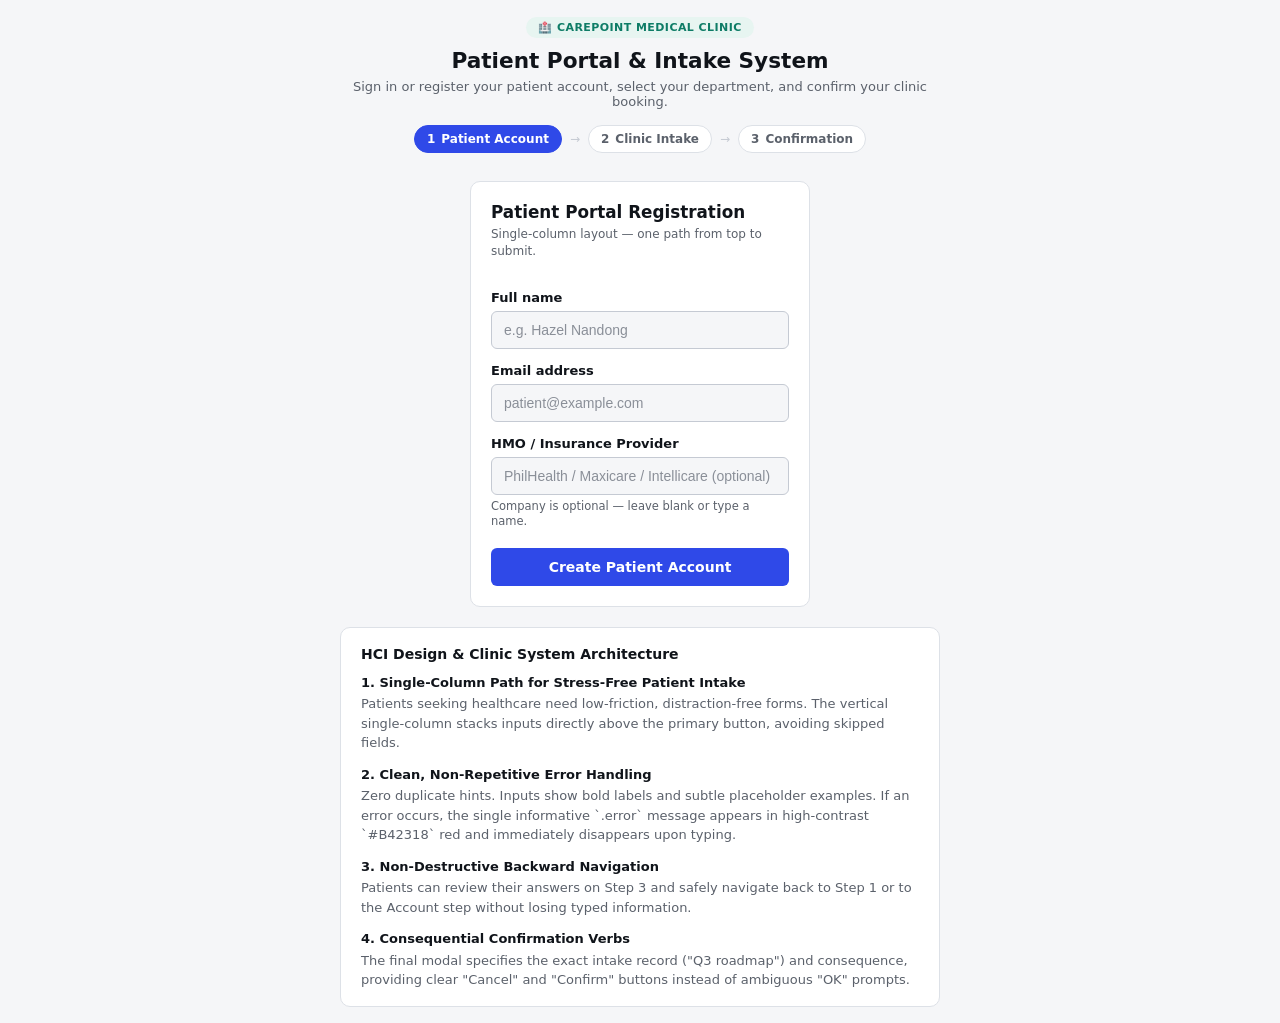
==== index.html @ 9343ff37 "Replace template placeholders with realistic clinic appointment intake data" ====
<!DOCTYPE html>
<html lang="en">
<head>
  <meta charset="UTF-8">
  <meta name="viewport" content="width=device-width, initial-scale=1.0">
  <title>CarePoint Clinic — Patient Portal & Consultation Booking</title>
  <link rel="stylesheet" href="styles.css">
</head>
<body>

  <!-- Clinic Header & Flow Tracker -->
  <header class="flow-header">
    <div style="display: inline-flex; align-items: center; gap: 8px; background: #E7F5F1; color: #0E7C66; padding: 4px 12px; border-radius: 16px; font-size: 11px; font-weight: 700; text-transform: uppercase; margin-bottom: 10px; letter-spacing: 0.04em;">
      <span>🏥 CarePoint Medical Clinic</span>
    </div>
    <h1>Patient Portal & Intake System</h1>
    <p>Sign in or register your patient account, select your department, and confirm your clinic booking.</p>

    <!-- Visual Breadcrumb / Flow Tracker -->
    <nav class="flow-tracker" aria-label="Patient Onboarding Progress">
      <div class="tracker-node active" id="node-1">
        <span>1</span> Patient Account
      </div>
      <span class="tracker-arrow">→</span>
      <div class="tracker-node" id="node-2">
        <span>2</span> Clinic Intake
      </div>
      <span class="tracker-arrow">→</span>
      <div class="tracker-node" id="node-3">
        <span>3</span> Confirmation
      </div>
    </nav>
  </header>

  <!-- Connected Stages Container -->
  <main class="flow-stage-container">

    <!-- ====================================================================
         PHASE 1: AUTH FORM (PATIENT ACCOUNT)
         ==================================================================== -->
    <section class="flow-stage active" id="stage-auth" aria-labelledby="auth-title">
      <form class="auth-form" id="auth-form" novalidate>
        <header>
          <h1 id="auth-title">Patient Portal Registration</h1>
          <p class="lede">Single-column layout — one path from top to submit.</p>
        </header>

        <!-- Simulated Server Error Alert -->
        <div class="form-alert-error" id="auth-server-error" role="alert" aria-live="polite">
          Server Error: A patient record with this email already exists. Please use another email or sign in.
        </div>

        <!-- Full Name -->
        <div class="field" id="field-auth-fullname">
          <label for="auth-fullname">Full name</label>
          <input 
            type="text" 
            id="auth-fullname" 
            name="fullname" 
            placeholder="e.g. Hazel Nandong"
            autocomplete="name"
            aria-describedby="auth-fullname-error"
          >
          <span class="error" id="auth-fullname-error">Enter your full name.</span>
        </div>

        <!-- Work Email / Patient Email -->
        <div class="field" id="field-auth-email">
          <label for="auth-email">Email address</label>
          <input 
            type="email" 
            id="auth-email" 
            name="email" 
            placeholder="patient@example.com"
            autocomplete="email"
            aria-describedby="auth-email-error"
          >
          <span class="error" id="auth-email-error">Enter a valid email address.</span>
        </div>

        <!-- Company / Insurance HMO (Optional) -->
        <div class="field" id="field-auth-company">
          <label for="auth-company">HMO / Insurance Provider</label>
          <input 
            type="text" 
            id="auth-company" 
            name="company" 
            placeholder="PhilHealth / Maxicare / Intellicare (optional)"
            autocomplete="organization"
            aria-describedby="auth-company-helper"
          >
          <span class="field-helper" id="auth-company-helper">Company is optional — leave blank or type a name.</span>
        </div>

        <!-- Submit Button -->
        <button type="submit" id="btn-create-account">Create Patient Account</button>

        <!-- Success Notification -->
        <div class="ok" id="auth-ok" role="status" aria-live="polite">
          Account details look good — ready to continue.
        </div>

        <!-- Next Phase Advance Button -->
        <button type="button" class="proceed-btn" id="btn-proceed-stepper">
          Proceed to Appointment Booking →
        </button>
      </form>
    </section>


    <!-- ====================================================================
         PHASE 2: STEPPER (CLINIC APPOINTMENT INTAKE)
         ==================================================================== -->
    <section class="flow-stage" id="stage-stepper" aria-labelledby="stepper-title">
      <div class="card stepper-card" id="stepper-card">
        <header>
          <h1 id="stepper-title">Book Clinic Appointment</h1>
          
          <!-- Progress Bar with 3 segments -->
          <div class="progress" aria-hidden="true">
            <span class="on" id="bar-1"></span>
            <span id="bar-2"></span>
            <span id="bar-3"></span>
          </div>

          <!-- Step Label -->
          <div class="step-label" id="stepper-step-label" aria-live="polite">Step 1 of 3 · Patient Information</div>
        </header>

        <!-- Server error banner in stepper -->
        <div class="form-alert-error" id="stepper-server-error" role="alert" aria-live="polite" style="margin-bottom: 12px;">
          Error: Unable to verify clinic schedule. Please try again.
        </div>

        <!-- Step 1: Account (Pre-filled from Auth Form) -->
        <div class="panel active" id="stepper-panel-1">
          <div class="stepper-fields">
            <div class="field" id="field-step-name">
              <label for="step-name">Full name</label>
              <input 
                type="text" 
                id="step-name" 
                placeholder="Hazel Nandong"
                aria-describedby="step-name-error"
              >
              <span class="error" id="step-name-error">Enter your full name.</span>
            </div>

            <div class="field" id="field-step-email">
              <label for="step-email">Email address</label>
              <input 
                type="email" 
                id="step-email" 
                placeholder="patient@example.com"
                aria-describedby="step-email-error"
              >
              <span class="error" id="step-email-error">Enter a valid email address.</span>
            </div>
          </div>

          <div class="actions">
            <button type="button" class="back" id="btn-stepper-back-to-auth">Back to Account</button>
            <button type="button" class="next" id="btn-step-1-next">Next</button>
          </div>
        </div>

        <!-- Step 2: Clinic Department & Consultation Reason -->
        <div class="panel" id="stepper-panel-2">
          <div class="stepper-fields">
            <div class="field" id="field-step-team">
              <label for="step-team">Clinic department</label>
              <input 
                type="text" 
                id="step-team" 
                placeholder="e.g. General Medicine / Pediatrics / Cardiology"
                aria-describedby="step-team-error"
              >
              <span class="error" id="step-team-error">Enter a team name (2+ characters).</span>
            </div>

            <div class="field" id="field-step-role">
              <label for="step-role">Reason for consultation</label>
              <input 
                type="text" 
                id="step-role" 
                placeholder="e.g. Routine Health Checkup / Consultation"
                aria-describedby="step-role-error"
              >
              <span class="error" id="step-role-error">Add a short role title.</span>
            </div>
          </div>

          <div class="actions">
            <button type="button" class="back" id="btn-step-2-back">Back</button>
            <button type="button" class="next" id="btn-step-2-next">Next</button>
          </div>
        </div>

        <!-- Step 3: Review & Submit -->
        <div class="panel" id="stepper-panel-3">
          <p class="lede" style="margin-bottom: 8px;">Review your answers, then submit.</p>
          
          <div class="review-summary">
            <div class="review-row">
              <span class="k">Patient:</span>
              <span class="v" id="rev-name">—</span>
            </div>
            <div class="review-row">
              <span class="k">Email:</span>
              <span class="v" id="rev-email">—</span>
            </div>
            <div class="review-row">
              <span class="k">HMO / Insurance:</span>
              <span class="v" id="rev-company">—</span>
            </div>
            <div class="review-row">
              <span class="k">Department:</span>
              <span class="v" id="rev-team">—</span>
            </div>
            <div class="review-row">
              <span class="k">Consultation:</span>
              <span class="v" id="rev-role">—</span>
            </div>
          </div>

          <div class="actions">
            <button type="button" class="back" id="btn-step-3-back">Back</button>
            <button type="button" class="submit" id="btn-step-3-submit">Confirm & Book</button>
          </div>
        </div>

        <!-- Final Feedback inside Stepper -->
        <div class="ok" id="stepper-ok" role="status" aria-live="polite">
          Workspace created — you could always go back before submit.
        </div>
      </div>
    </section>

    <!-- ====================================================================
         PHASE 3: CONFIRMATION DIALOG (MODAL)
         ==================================================================== -->
    <div class="backdrop" id="confirm-backdrop" role="dialog" aria-modal="true" aria-labelledby="dialog-title" aria-describedby="dialog-desc">
      <div class="dialog" style="width: min(340px, 100%);">
        <h2 id="dialog-title">Confirm Appointment Booking?</h2>
        <div id="dialog-desc" style="color: #5B616B; font-size: 0.82rem; line-height: 1.5; margin: 0 0 16px;">
          <div style="background: #F5F6F8; border: 1px solid #DDE1E7; border-radius: 6px; padding: 10px; margin-bottom: 12px; color: #10141A;">
            <div><strong>Patient:</strong> <span id="dialog-patient">—</span></div>
            <div><strong>Department:</strong> <span id="dialog-dept">—</span></div>
            <div><strong>Consultation:</strong> <span id="dialog-reason">—</span></div>
          </div>
          This permanently confirms your clinic appointment slot and creates your intake file. This cannot be undone without contacting clinic reception.
        </div>

        <!-- Error feedback within dialog if simulated failure occurs -->
        <div class="error" id="dialog-error-msg" style="margin-bottom: 12px; display: none;">
          Action failed: Clinic schedule conflict detected. Please choose another slot.
        </div>

        <div class="dialog-actions">
          <button type="button" class="btn btn-cancel" id="dialog-cancel">Cancel</button>
          <button type="button" class="btn btn-confirm" id="dialog-confirm">Confirm Booking</button>
        </div>
      </div>
    </div>

    <!-- Final Completion Card (After Confirmation) -->
    <section class="final-success-card" id="final-card" aria-live="polite">
      <div class="final-icon">✓</div>
      <h2>Appointment Confirmed!</h2>
      <p style="color: #0E7C66; font-weight: 600; font-size: 13px;">Your clinic consultation slot is officially scheduled.</p>
      
      <div style="background: #F5F6F8; border: 1px dashed #C5CAD3; border-radius: 8px; padding: 14px; text-align: left; margin: 4px 0 10px 0;">
        <div style="display: flex; justify-content: space-between; align-items: center; border-bottom: 1px solid #DDE1E7; padding-bottom: 8px; margin-bottom: 8px;">
          <span style="font-size: 11px; font-weight: 700; color: #5B616B; text-transform: uppercase;">Appointment Slip</span>
          <span style="font-size: 12px; font-weight: 700; color: #2F49E8;">#MED-2026-894</span>
        </div>
        <div class="review-row"><span class="k">Patient:</span> <span class="v" id="final-account">—</span></div>
        <div class="review-row"><span class="k">Department:</span> <span class="v" id="final-team">—</span></div>
        <div class="review-row"><span class="k">Consultation:</span> <span class="v" id="final-consultation">—</span></div>
        <div class="review-row"><span class="k">Status:</span> <span class="v" style="color: #0E7C66;">Confirmed & Active</span></div>
        <div style="margin-top: 10px; padding-top: 8px; border-top: 1px solid #DDE1E7; font-size: 11px; color: #5B616B;">
          📍 Please arrive 15 minutes before your schedule at 2nd Floor, CarePoint Health Center. Bring your valid ID and HMO card.
        </div>
      </div>

      <button type="button" class="btn btn-primary" id="btn-restart-flow">Book Another Appointment</button>
    </section>

  </main>

  <!-- HCI Guidelines & Best Practices Reference -->
  <aside class="hci-notes">
    <h3>HCI Design & Clinic System Architecture</h3>
    <div class="hci-grid">
      <div class="hci-item">
        <strong>1. Single-Column Path for Stress-Free Patient Intake</strong>
        Patients seeking healthcare need low-friction, distraction-free forms. The vertical single-column stacks inputs directly above the primary button, avoiding skipped fields.
      </div>
      <div class="hci-item">
        <strong>2. Clean, Non-Repetitive Error Handling</strong>
        Zero duplicate hints. Inputs show bold labels and subtle placeholder examples. If an error occurs, the single informative `.error` message appears in high-contrast `#B42318` red and immediately disappears upon typing.
      </div>
      <div class="hci-item">
        <strong>3. Non-Destructive Backward Navigation</strong>
        Patients can review their answers on Step 3 and safely navigate back to Step 1 or to the Account step without losing typed information.
      </div>
      <div class="hci-item">
        <strong>4. Consequential Confirmation Verbs</strong>
        The final modal specifies the exact intake record ("Q3 roadmap") and consequence, providing clear "Cancel" and "Confirm" buttons instead of ambiguous "OK" prompts.
      </div>
    </div>
  </aside>

  <script src="app.js"></script>
</body>
</html>
---- styles.css ----
/* ==========================================================================
   Design System & Shared Styles
   Following HCI Guidelines: Single-column forms, explicit labels, clear feedback
   ========================================================================== */

*, *::before, *::after {
  box-sizing: border-box;
}

:root {
  --bg-page: #F5F6F8;
  --text-primary: #10141A;
  --text-muted: #5B616B;
  --text-dim: #8A8F98;
  --border-card: #DDE1E7;
  --border-input: #C5CAD3;
  --primary: #2F49E8;
  --primary-hover: #243bbd;
  --error: #B42318;
  --error-bg: #FDF2F2;
  --success-bg: #E7F5F1;
  --success-text: #0E7C66;
  --danger: #C62828;
  --danger-hover: #A31F1F;
}

body {
  background: var(--bg-page);
  color: var(--text-primary);
  font-family: system-ui, -apple-system, BlinkMacSystemFont, "Segoe UI", Roboto, Oxygen, Ubuntu, Cantarell, "Open Sans", "Helvetica Neue", sans-serif;
  padding: 16px;
  margin: 0;
  min-height: 100vh;
  display: grid;
  align-content: start;
  justify-items: center;
  gap: 20px;
}

/* Header & Flow Tracker */
.flow-header {
  width: 100%;
  max-width: 600px;
  text-align: center;
}

.flow-header h1 {
  font-size: 1.35rem;
  margin: 0 0 6px 0;
  color: var(--text-primary);
  font-weight: 700;
}

.flow-header p {
  color: var(--text-muted);
  font-size: 13px;
  margin: 0 0 16px 0;
}

/* Flow Stage Indicator (1 -> 2 -> 3) */
.flow-tracker {
  display: flex;
  align-items: center;
  justify-content: center;
  gap: 8px;
  margin-bottom: 8px;
}

.tracker-node {
  display: flex;
  align-items: center;
  gap: 6px;
  padding: 6px 12px;
  border-radius: 20px;
  font-size: 12px;
  font-weight: 600;
  color: var(--text-muted);
  background: #fff;
  border: 1px solid var(--border-card);
  transition: all 0.2s ease;
}

.tracker-node.active {
  background: var(--primary);
  color: #fff;
  border-color: var(--primary);
}

.tracker-node.done {
  background: var(--success-bg);
  color: var(--success-text);
  border-color: rgba(14, 124, 102, 0.3);
}

.tracker-arrow {
  color: var(--border-input);
  font-size: 12px;
}

/* Testing & HCI Utility Toolbar */
.test-toolbar {
  width: 100%;
  max-width: 600px;
  background: #fff;
  border: 1px solid var(--border-card);
  border-radius: 8px;
  padding: 10px 14px;
  display: flex;
  flex-wrap: wrap;
  align-items: center;
  justify-content: space-between;
  gap: 10px;
  font-size: 12px;
}

.test-toolbar-group {
  display: flex;
  align-items: center;
  gap: 8px;
  flex-wrap: wrap;
}

.test-btn {
  background: #F5F6F8;
  border: 1px solid var(--border-input);
  color: var(--text-primary);
  padding: 5px 10px;
  border-radius: 4px;
  font-size: 11.5px;
  font-weight: 600;
  cursor: pointer;
  transition: background 0.15s;
}

.test-btn:hover {
  background: #E5E9F0;
}

.sim-error-label {
  display: flex;
  align-items: center;
  gap: 6px;
  font-size: 11.5px;
  color: var(--text-muted);
  cursor: pointer;
  user-select: none;
}

.sim-error-label input[type="checkbox"] {
  width: auto;
  margin: 0;
  cursor: pointer;
}

/* Active Stage Display Container */
.flow-stage-container {
  width: 100%;
  max-width: 380px;
  display: flex;
  flex-direction: column;
  align-items: center;
}

.flow-stage {
  display: none;
  width: 100%;
  animation: fadeIn 0.2s ease;
}

.flow-stage.active {
  display: flex;
  flex-direction: column;
  align-items: center;
}

@keyframes fadeIn {
  from { opacity: 0; transform: translateY(4px); }
  to { opacity: 1; transform: translateY(0); }
}

/* ==========================================================================
   1. Auth Form Specification
   Single-column: fields stack, button follows same edge
   ========================================================================== */

form.auth-form {
  background: #fff;
  border: 1px solid #DDE1E7;
  border-radius: 10px;
  padding: 20px;
  width: min(340px, 100%);
  display: flex;
  flex-direction: column;
  gap: 14px;
}

form.auth-form h1 {
  font-size: 1.05rem;
  margin: 0 0 4px;
  font-weight: 700;
}

.lede {
  color: #5B616B;
  font-size: 12px;
  margin: 0 0 16px;
  line-height: 1.4;
}

.field {
  display: flex;
  flex-direction: column;
  width: 100%;
}

label {
  font-size: 13px;
  font-weight: 600;
  display: block;
  margin-bottom: 6px;
  color: var(--text-primary);
}

.field-helper {
  font-size: 11.5px;
  color: #5B616B;
  margin-top: 4px;
  line-height: 1.35;
}

input {
  background: #F5F6F8;
  font-size: 14px;
  border: 1px solid #C5CAD3;
  border-radius: 6px;
  padding: 10px 12px;
  width: 100%;
  color: var(--text-primary);
  outline: none;
  transition: border-color 0.15s ease, background 0.15s ease, box-shadow 0.15s ease;
}

input:focus {
  background: #fff;
  border-color: #2F49E8;
  box-shadow: 0 0 0 2px rgba(47, 73, 232, 0.15);
}

input::placeholder {
  color: #8A8F98;
}

.error {
  color: #B42318;
  font-size: 12px;
  margin: 6px 0 0;
  display: none;
  font-weight: 500;
}

.field.invalid input {
  border-color: #B42318;
  background: #FDF2F2;
}

.field.invalid .error {
  display: block;
}

.field.invalid .field-helper {
  display: none;
}

/* Global Server/Form Alert */
.form-alert-error {
  background: #FDF2F2;
  border: 1px solid #F8B4B4;
  color: #B42318;
  border-radius: 6px;
  padding: 10px 12px;
  font-size: 12px;
  display: none;
  line-height: 1.4;
}

.form-alert-error.show {
  display: block;
}

button {
  font-family: inherit;
  cursor: pointer;
  transition: filter 0.15s ease, background 0.15s ease;
}

button:focus-visible {
  outline: 2px solid #2F49E8;
  outline-offset: 2px;
}

form.auth-form button[type="submit"] {
  background: #2F49E8;
  color: #fff;
  border: none;
  border-radius: 6px;
  padding: 11px 14px;
  width: 100%;
  font-size: 14px;
  font-weight: 600;
  margin-top: 4px;
}

form.auth-form button[type="submit"]:hover {
  background: var(--primary-hover);
}

.ok {
  background: #E7F5F1;
  color: #0E7C66;
  font-size: 13px;
  border-radius: 6px;
  padding: 10px 12px;
  display: none;
  line-height: 1.4;
  margin-top: 10px;
  border: 1px solid rgba(14, 124, 102, 0.2);
}

.ok.show {
  display: block;
}

.proceed-btn {
  background: #0E7C66;
  color: #fff;
  border: none;
  border-radius: 6px;
  padding: 10px 14px;
  width: 100%;
  font-size: 13px;
  font-weight: 600;
  margin-top: 10px;
  display: none;
}

.proceed-btn.show {
  display: block;
}

.proceed-btn:hover {
  background: #0b6352;
}

/* ==========================================================================
   2. Stepper (Multi-Form) Specification
   Progress + Back/Next on every intermediate step
   ========================================================================== */

.card.stepper-card {
  background: #fff;
  border: 1px solid #DDE1E7;
  border-radius: 10px;
  padding: 20px;
  width: min(360px, 100%);
  display: flex;
  flex-direction: column;
}

.card.stepper-card h1 {
  font-size: 1rem;
  margin: 0 0 8px;
  font-weight: 700;
}

.progress {
  display: flex;
  gap: 6px;
  margin-bottom: 8px;
}

.progress span {
  background: #DDE1E7;
  border-radius: 2px;
  height: 4px;
  flex: 1;
  transition: background 0.25s ease;
}

.progress span.on {
  background: #2F49E8;
}

.step-label {
  color: #5B616B;
  font-size: 12px;
  margin: 0 0 14px;
  font-weight: 500;
}

.panel {
  display: none;
}

.panel.active {
  display: block;
}

.stepper-fields {
  display: flex;
  flex-direction: column;
  gap: 14px;
}

.actions {
  display: flex;
  gap: 8px;
  margin-top: 16px;
}

.actions button {
  border-radius: 6px;
  padding: 10px 12px;
  font-size: 14px;
  font-weight: 600;
}

button.back {
  background: #fff;
  color: #10141A;
  border: 1px solid #C5CAD3;
  flex: 1;
}

button.back:hover {
  background: #F5F6F8;
}

button.next,
button.submit {
  background: #2F49E8;
  color: #fff;
  border: none;
  flex: 2;
}

button.next:hover,
button.submit:hover {
  background: var(--primary-hover);
}

.review-summary {
  background: #F5F6F8;
  border: 1px solid #DDE1E7;
  border-radius: 6px;
  padding: 12px;
  display: flex;
  flex-direction: column;
  gap: 8px;
  margin-top: 8px;
}

.review-row {
  display: flex;
  justify-content: space-between;
  font-size: 12px;
}

.review-row span.k {
  color: #5B616B;
}

.review-row span.v {
  font-weight: 600;
  color: #10141A;
  text-align: right;
  word-break: break-all;
}

/* ==========================================================================
   3. Confirmation Specification
   Named item, clear consequence, Cancel and Action (Confirm)
   ========================================================================== */

.panel.confirmation-panel {
  background: #fff;
  border: 1px solid #DDE1E7;
  border-radius: 8px;
  padding: 18px;
  width: min(340px, 100%);
  display: flex;
  flex-direction: column;
}

.panel.confirmation-panel h1 {
  font-size: 0.95rem;
  font-weight: 700;
  margin: 0 0 4px;
}

.item {
  color: #5B616B;
  font-size: 0.8rem;
  margin: 0 0 14px;
  line-height: 1.4;
}

.item-badge {
  display: inline-flex;
  align-items: center;
  gap: 6px;
  background: #F5F6F8;
  border: 1px solid #DDE1E7;
  padding: 8px 10px;
  border-radius: 6px;
  font-size: 12px;
  color: #10141A;
  font-weight: 500;
  margin-bottom: 12px;
}

.btn {
  font-size: 0.82rem;
  font-weight: 600;
  border-radius: 6px;
  padding: 9px 14px;
}

.btn-primary {
  background: #2F49E8;
  color: #fff;
  border: none;
}

.btn-primary:hover {
  background: var(--primary-hover);
}

.btn-danger {
  background: #C62828;
  color: #fff;
  border: none;
}

.btn-danger:hover {
  background: #A31F1F;
}

.status {
  color: #8A8F98;
  font-size: 0.72rem;
  min-height: 1.2em;
  margin-top: 10px;
}

.status.active {
  color: #0E7C66;
  font-weight: 600;
}

/* Modal Backdrop & Dialog */
.backdrop {
  background: rgba(16, 20, 26, 0.45);
  padding: 16px;
  display: none;
  place-items: center;
  position: fixed;
  inset: 0;
  z-index: 999;
  backdrop-filter: blur(2px);
}

.backdrop.open {
  display: grid;
}

.dialog {
  background: #fff;
  border: 1px solid #DDE1E7;
  border-radius: 8px;
  padding: 18px;
  width: min(300px, 100%);
  box-shadow: 0 16px 40px rgba(16, 20, 26, 0.2);
  animation: dialog-appear 0.15s cubic-bezier(0.16, 1, 0.3, 1);
}

@keyframes dialog-appear {
  from {
    opacity: 0;
    transform: scale(0.96) translateY(4px);
  }
  to {
    opacity: 1;
    transform: scale(1) translateY(0);
  }
}

.dialog h2 {
  font-size: 0.95rem;
  margin: 0 0 8px;
  font-weight: 700;
}

.dialog p {
  color: #5B616B;
  font-size: 0.8rem;
  line-height: 1.45;
  margin: 0 0 16px;
}

.dialog-actions {
  display: flex;
  gap: 8px;
}

.btn-cancel {
  background: #fff;
  color: #10141A;
  border: 1px solid #DDE1E7;
  flex: 1;
}

.btn-cancel:hover {
  background: #F5F6F8;
}

.btn-confirm {
  background: #2F49E8;
  color: #fff;
  border: none;
  flex: 1;
}

.btn-confirm:hover {
  background: var(--primary-hover);
}

/* Final Completion Card */
.final-success-card {
  background: #fff;
  border: 1px solid #DDE1E7;
  border-radius: 10px;
  padding: 24px;
  width: min(360px, 100%);
  text-align: center;
  display: none;
  flex-direction: column;
  gap: 12px;
}

.final-success-card.show {
  display: flex;
}

.final-icon {
  width: 48px;
  height: 48px;
  border-radius: 50%;
  background: #E7F5F1;
  color: #0E7C66;
  display: flex;
  align-items: center;
  justify-content: center;
  margin: 0 auto 4px auto;
  font-size: 24px;
}

.final-success-card h2 {
  font-size: 1.1rem;
  margin: 0;
}

.final-success-card p {
  font-size: 12px;
  color: var(--text-muted);
  margin: 0;
  line-height: 1.45;
}

/* ==========================================================================
   HCI Annotations & Info Bar
   ========================================================================== */
.hci-notes {
  max-width: 600px;
  width: 100%;
  background: #fff;
  border: 1px solid #DDE1E7;
  border-radius: 10px;
  padding: 16px 20px;
  font-size: 13px;
  line-height: 1.5;
  color: #5B616B;
}

.hci-notes h3 {
  font-size: 14px;
  margin: 0 0 8px 0;
  color: #10141A;
}

.hci-grid {
  display: grid;
  grid-template-columns: 1fr;
  gap: 12px;
}

.hci-item strong {
  color: #10141A;
  display: block;
  margin-bottom: 2px;
}
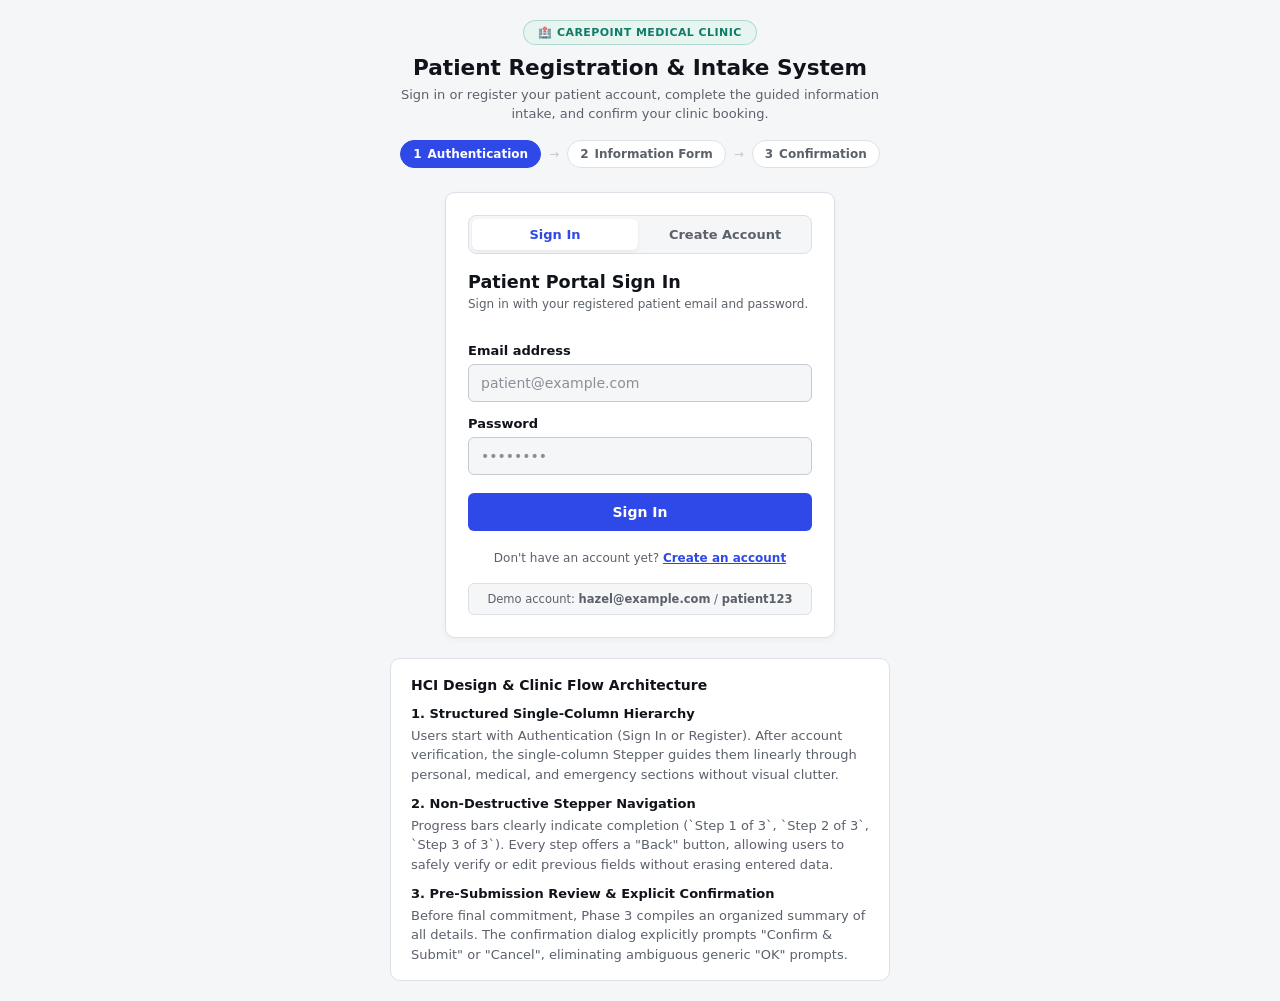
==== commit e9828a04: "Implement full client clinic system: Auth (Login/Register), Stepper Information Form, and Confirmati" ====
--- a/index.html
+++ b/index.html
@@ -3,27 +3,27 @@
 <head>
   <meta charset="UTF-8">
   <meta name="viewport" content="width=device-width, initial-scale=1.0">
-  <title>CarePoint Clinic — Patient Portal & Consultation Booking</title>
+  <title>CarePoint Clinic — Patient Portal & Registration System</title>
   <link rel="stylesheet" href="styles.css">
 </head>
 <body>
 
-  <!-- Clinic Header & Flow Tracker -->
+  <!-- Clinic Header & Progress Tracker -->
   <header class="flow-header">
-    <div style="display: inline-flex; align-items: center; gap: 8px; background: #E7F5F1; color: #0E7C66; padding: 4px 12px; border-radius: 16px; font-size: 11px; font-weight: 700; text-transform: uppercase; margin-bottom: 10px; letter-spacing: 0.04em;">
+    <div class="clinic-badge">
       <span>🏥 CarePoint Medical Clinic</span>
     </div>
-    <h1>Patient Portal & Intake System</h1>
-    <p>Sign in or register your patient account, select your department, and confirm your clinic booking.</p>
-
-    <!-- Visual Breadcrumb / Flow Tracker -->
-    <nav class="flow-tracker" aria-label="Patient Onboarding Progress">
+    <h1>Patient Registration & Intake System</h1>
+    <p>Sign in or register your patient account, complete the guided information intake, and confirm your clinic booking.</p>
+
+    <!-- Visual 3-Stage Progress Breadcrumb -->
+    <nav class="flow-tracker" aria-label="Registration Progress">
       <div class="tracker-node active" id="node-1">
-        <span>1</span> Patient Account
+        <span>1</span> Authentication
       </div>
       <span class="tracker-arrow">→</span>
       <div class="tracker-node" id="node-2">
-        <span>2</span> Clinic Intake
+        <span>2</span> Information Form
       </div>
       <span class="tracker-arrow">→</span>
       <div class="tracker-node" id="node-3">
@@ -32,107 +32,161 @@
     </nav>
   </header>
 
-  <!-- Connected Stages Container -->
+  <!-- Flow Stages Container -->
   <main class="flow-stage-container">
 
     <!-- ====================================================================
-         PHASE 1: AUTH FORM (PATIENT ACCOUNT)
+         PHASE 1: AUTHENTICATION (SIGN IN & REGISTRATION FORMS)
          ==================================================================== -->
-    <section class="flow-stage active" id="stage-auth" aria-labelledby="auth-title">
-      <form class="auth-form" id="auth-form" novalidate>
-        <header>
-          <h1 id="auth-title">Patient Portal Registration</h1>
-          <p class="lede">Single-column layout — one path from top to submit.</p>
-        </header>
-
-        <!-- Simulated Server Error Alert -->
-        <div class="form-alert-error" id="auth-server-error" role="alert" aria-live="polite">
-          Server Error: A patient record with this email already exists. Please use another email or sign in.
-        </div>
-
-        <!-- Full Name -->
-        <div class="field" id="field-auth-fullname">
-          <label for="auth-fullname">Full name</label>
-          <input 
-            type="text" 
-            id="auth-fullname" 
-            name="fullname" 
-            placeholder="e.g. Hazel Nandong"
-            autocomplete="name"
-            aria-describedby="auth-fullname-error"
-          >
-          <span class="error" id="auth-fullname-error">Enter your full name.</span>
-        </div>
-
-        <!-- Work Email / Patient Email -->
-        <div class="field" id="field-auth-email">
-          <label for="auth-email">Email address</label>
-          <input 
-            type="email" 
-            id="auth-email" 
-            name="email" 
-            placeholder="patient@example.com"
-            autocomplete="email"
-            aria-describedby="auth-email-error"
-          >
-          <span class="error" id="auth-email-error">Enter a valid email address.</span>
-        </div>
-
-        <!-- Company / Insurance HMO (Optional) -->
-        <div class="field" id="field-auth-company">
-          <label for="auth-company">HMO / Insurance Provider</label>
-          <input 
-            type="text" 
-            id="auth-company" 
-            name="company" 
-            placeholder="PhilHealth / Maxicare / Intellicare (optional)"
-            autocomplete="organization"
-            aria-describedby="auth-company-helper"
-          >
-          <span class="field-helper" id="auth-company-helper">Company is optional — leave blank or type a name.</span>
-        </div>
-
-        <!-- Submit Button -->
-        <button type="submit" id="btn-create-account">Create Patient Account</button>
-
-        <!-- Success Notification -->
-        <div class="ok" id="auth-ok" role="status" aria-live="polite">
-          Account details look good — ready to continue.
-        </div>
-
-        <!-- Next Phase Advance Button -->
-        <button type="button" class="proceed-btn" id="btn-proceed-stepper">
-          Proceed to Appointment Booking →
-        </button>
-      </form>
+    <section class="flow-stage active" id="stage-auth" aria-labelledby="auth-main-title">
+      <div class="card">
+        <!-- Segmented Tab Switcher between Sign In and Registration -->
+        <div class="auth-switch" role="tablist">
+          <button type="button" class="auth-tab active" id="tab-signin" role="tab" aria-selected="true">Sign In</button>
+          <button type="button" class="auth-tab" id="tab-register" role="tab" aria-selected="false">Create Account</button>
+        </div>
+
+        <!-- 1A: SIGN IN FORM -->
+        <form class="auth-panel active" id="form-signin" novalidate>
+          <header>
+            <h1 id="auth-main-title">Patient Portal Sign In</h1>
+            <p class="lede">Sign in with your registered patient email and password.</p>
+          </header>
+
+          <div class="form-alert-error" id="signin-error" role="alert" aria-live="polite">
+            Invalid email or password. Please try again.
+          </div>
+
+          <div class="field" id="field-signin-email">
+            <label for="signin-email">Email address</label>
+            <input 
+              type="email" 
+              id="signin-email" 
+              placeholder="patient@example.com" 
+              autocomplete="email"
+              aria-describedby="signin-email-error"
+            >
+            <span class="error" id="signin-email-error">Enter a valid email address.</span>
+          </div>
+
+          <div class="field" id="field-signin-password">
+            <label for="signin-password">Password</label>
+            <input 
+              type="password" 
+              id="signin-password" 
+              placeholder="••••••••" 
+              autocomplete="current-password"
+              aria-describedby="signin-password-error"
+            >
+            <span class="error" id="signin-password-error">Enter your password.</span>
+          </div>
+
+          <button type="submit" class="btn-submit" id="btn-submit-signin">Sign In</button>
+
+          <div class="auth-subtext">
+            Don't have an account yet? 
+            <button type="button" class="auth-link" id="link-go-register">Create an account</button>
+          </div>
+
+          <div style="background: #F5F6F8; border: 1px solid #DDE1E7; border-radius: 6px; padding: 8px 10px; font-size: 11.5px; color: #5B616B; margin-top: 4px; text-align: center;">
+            Demo account: <strong>hazel@example.com</strong> / <strong>patient123</strong>
+          </div>
+        </form>
+
+        <!-- 1B: REGISTRATION FORM -->
+        <form class="auth-panel" id="form-register" novalidate>
+          <header>
+            <h1>Create Patient Account</h1>
+            <p class="lede">Single-column layout — one path from top to submit.</p>
+          </header>
+
+          <div class="form-alert-error" id="register-error" role="alert" aria-live="polite">
+            An account with this email already exists. Please sign in instead.
+          </div>
+
+          <div class="field" id="field-reg-fullname">
+            <label for="reg-fullname">Full name</label>
+            <input 
+              type="text" 
+              id="reg-fullname" 
+              placeholder="e.g. Hazel Nandong" 
+              autocomplete="name"
+              aria-describedby="reg-fullname-error"
+            >
+            <span class="error" id="reg-fullname-error">Enter your full name.</span>
+          </div>
+
+          <div class="field" id="field-reg-email">
+            <label for="reg-email">Email address</label>
+            <input 
+              type="email" 
+              id="reg-email" 
+              placeholder="patient@example.com" 
+              autocomplete="email"
+              aria-describedby="reg-email-error"
+            >
+            <span class="error" id="reg-email-error">Enter a valid email address.</span>
+          </div>
+
+          <div class="field" id="field-reg-password">
+            <label for="reg-password">Password</label>
+            <input 
+              type="password" 
+              id="reg-password" 
+              placeholder="At least 6 characters" 
+              autocomplete="new-password"
+              aria-describedby="reg-password-error"
+            >
+            <span class="error" id="reg-password-error">Password must be at least 6 characters.</span>
+          </div>
+
+          <div class="field" id="field-reg-company">
+            <label for="reg-company">HMO / Insurance Provider</label>
+            <input 
+              type="text" 
+              id="reg-company" 
+              placeholder="PhilHealth / Maxicare / Intellicare (optional)" 
+              autocomplete="organization"
+              aria-describedby="reg-company-helper"
+            >
+            <span class="field-helper" id="reg-company-helper">Company is optional — leave blank or type a name.</span>
+          </div>
+
+          <button type="submit" class="btn-submit" id="btn-submit-register">Create Account</button>
+
+          <div class="ok" id="reg-ok" role="status" aria-live="polite">
+            Account details look good — ready to continue.
+          </div>
+
+          <div class="auth-subtext">
+            Already have an account? 
+            <button type="button" class="auth-link" id="link-go-signin">Sign in</button>
+          </div>
+        </form>
+      </div>
     </section>
 
 
     <!-- ====================================================================
-         PHASE 2: STEPPER (CLINIC APPOINTMENT INTAKE)
+         PHASE 2: INFORMATION FORM (STEPPER)
          ==================================================================== -->
     <section class="flow-stage" id="stage-stepper" aria-labelledby="stepper-title">
-      <div class="card stepper-card" id="stepper-card">
+      <div class="card" id="stepper-card">
         <header>
-          <h1 id="stepper-title">Book Clinic Appointment</h1>
+          <h1 id="stepper-title">Patient Information Form</h1>
           
-          <!-- Progress Bar with 3 segments -->
+          <!-- Stepper Progress Bar -->
           <div class="progress" aria-hidden="true">
             <span class="on" id="bar-1"></span>
             <span id="bar-2"></span>
             <span id="bar-3"></span>
           </div>
 
-          <!-- Step Label -->
-          <div class="step-label" id="stepper-step-label" aria-live="polite">Step 1 of 3 · Patient Information</div>
+          <!-- Step Indicator Label -->
+          <div class="step-label" id="stepper-step-label" aria-live="polite">Step 1 of 3 · Personal & Contact</div>
         </header>
 
-        <!-- Server error banner in stepper -->
-        <div class="form-alert-error" id="stepper-server-error" role="alert" aria-live="polite" style="margin-bottom: 12px;">
-          Error: Unable to verify clinic schedule. Please try again.
-        </div>
-
-        <!-- Step 1: Account (Pre-filled from Auth Form) -->
+        <!-- STEP 1: Personal & Contact Information -->
         <div class="panel active" id="stepper-panel-1">
           <div class="stepper-fields">
             <div class="field" id="field-step-name">
@@ -156,157 +210,243 @@
               >
               <span class="error" id="step-email-error">Enter a valid email address.</span>
             </div>
+
+            <div class="field" id="field-step-phone">
+              <label for="step-phone">Contact phone number</label>
+              <input 
+                type="tel" 
+                id="step-phone" 
+                placeholder="e.g. 0917 123 4567"
+                aria-describedby="step-phone-error"
+              >
+              <span class="error" id="step-phone-error">Enter a valid phone number (10+ digits).</span>
+            </div>
+
+            <div class="field" id="field-step-dob">
+              <label for="step-dob">Date of birth</label>
+              <input 
+                type="date" 
+                id="step-dob" 
+                aria-describedby="step-dob-error"
+              >
+              <span class="error" id="step-dob-error">Please select your date of birth.</span>
+            </div>
           </div>
 
           <div class="actions">
-            <button type="button" class="back" id="btn-stepper-back-to-auth">Back to Account</button>
-            <button type="button" class="next" id="btn-step-1-next">Next</button>
-          </div>
-        </div>
-
-        <!-- Step 2: Clinic Department & Consultation Reason -->
+            <button type="button" class="back" id="btn-stepper-back-to-auth">Sign Out</button>
+            <button type="button" class="next" id="btn-step-1-next">Next Step</button>
+          </div>
+        </div>
+
+        <!-- STEP 2: Clinic & Consultation Information -->
         <div class="panel" id="stepper-panel-2">
           <div class="stepper-fields">
-            <div class="field" id="field-step-team">
-              <label for="step-team">Clinic department</label>
+            <div class="field" id="field-step-dept">
+              <label for="step-dept">Clinic department</label>
+              <select id="step-dept" aria-describedby="step-dept-error">
+                <option value="">Select clinic department...</option>
+                <option value="General Medicine Clinic">General Medicine Clinic</option>
+                <option value="Pediatrics Department">Pediatrics Department</option>
+                <option value="Cardiology Specialist Clinic">Cardiology Specialist Clinic</option>
+                <option value="Dental Care Clinic">Dental Care Clinic</option>
+                <option value="Dermatology Department">Dermatology Department</option>
+              </select>
+              <span class="error" id="step-dept-error">Please select a clinic department.</span>
+            </div>
+
+            <div class="field" id="field-step-reason">
+              <label for="step-reason">Reason for consultation</label>
               <input 
                 type="text" 
-                id="step-team" 
-                placeholder="e.g. General Medicine / Pediatrics / Cardiology"
-                aria-describedby="step-team-error"
-              >
-              <span class="error" id="step-team-error">Enter a team name (2+ characters).</span>
-            </div>
-
-            <div class="field" id="field-step-role">
-              <label for="step-role">Reason for consultation</label>
+                id="step-reason" 
+                placeholder="e.g. Routine Health Checkup / Consultation"
+                aria-describedby="step-reason-error"
+              >
+              <span class="error" id="step-reason-error">Enter reason for consultation.</span>
+            </div>
+
+            <div class="field" id="field-step-hmo">
+              <label for="step-hmo">HMO / Insurance Provider</label>
               <input 
                 type="text" 
-                id="step-role" 
-                placeholder="e.g. Routine Health Checkup / Consultation"
-                aria-describedby="step-role-error"
-              >
-              <span class="error" id="step-role-error">Add a short role title.</span>
+                id="step-hmo" 
+                placeholder="PhilHealth / Maxicare (or leave blank if none)"
+              >
             </div>
           </div>
 
           <div class="actions">
             <button type="button" class="back" id="btn-step-2-back">Back</button>
-            <button type="button" class="next" id="btn-step-2-next">Next</button>
-          </div>
-        </div>
-
-        <!-- Step 3: Review & Submit -->
+            <button type="button" class="next" id="btn-step-2-next">Next Step</button>
+          </div>
+        </div>
+
+        <!-- STEP 3: Medical History & Emergency Contact -->
         <div class="panel" id="stepper-panel-3">
-          <p class="lede" style="margin-bottom: 8px;">Review your answers, then submit.</p>
-          
-          <div class="review-summary">
-            <div class="review-row">
-              <span class="k">Patient:</span>
-              <span class="v" id="rev-name">—</span>
-            </div>
-            <div class="review-row">
-              <span class="k">Email:</span>
-              <span class="v" id="rev-email">—</span>
-            </div>
-            <div class="review-row">
-              <span class="k">HMO / Insurance:</span>
-              <span class="v" id="rev-company">—</span>
-            </div>
-            <div class="review-row">
-              <span class="k">Department:</span>
-              <span class="v" id="rev-team">—</span>
-            </div>
-            <div class="review-row">
-              <span class="k">Consultation:</span>
-              <span class="v" id="rev-role">—</span>
+          <div class="stepper-fields">
+            <div class="field" id="field-step-emergency">
+              <label for="step-emergency">Emergency contact (Name & Phone)</label>
+              <input 
+                type="text" 
+                id="step-emergency" 
+                placeholder="e.g. Maria Nandong (0918 987 6543)"
+                aria-describedby="step-emergency-error"
+              >
+              <span class="error" id="step-emergency-error">Enter emergency contact name and phone number.</span>
+            </div>
+
+            <div class="field" id="field-step-allergies">
+              <label for="step-allergies">Known drug allergies or conditions</label>
+              <input 
+                type="text" 
+                id="step-allergies" 
+                placeholder="e.g. Penicillin allergy / None"
+                aria-describedby="step-allergies-error"
+              >
+              <span class="error" id="step-allergies-error">Enter known allergies or type 'None'.</span>
             </div>
           </div>
 
           <div class="actions">
             <button type="button" class="back" id="btn-step-3-back">Back</button>
-            <button type="button" class="submit" id="btn-step-3-submit">Confirm & Book</button>
-          </div>
-        </div>
-
-        <!-- Final Feedback inside Stepper -->
-        <div class="ok" id="stepper-ok" role="status" aria-live="polite">
-          Workspace created — you could always go back before submit.
+            <button type="button" class="next" id="btn-step-3-next">Review Information →</button>
+          </div>
         </div>
       </div>
     </section>
 
+
     <!-- ====================================================================
-         PHASE 3: CONFIRMATION DIALOG (MODAL)
+         PHASE 3: CONFIRMATION SECTION (SUMMARY REVIEW & SUBMIT)
+         ==================================================================== -->
+    <section class="flow-stage" id="stage-confirmation" aria-labelledby="conf-title">
+      <div class="card">
+        <header>
+          <h1 id="conf-title">Review & Confirm Information</h1>
+          <p class="lede">Review your answers, then submit.</p>
+        </header>
+
+        <!-- Summary Card organized by sections -->
+        <div class="review-summary">
+          <div class="review-section-title">Personal & Contact Details</div>
+          <div class="review-row">
+            <span class="k">Patient Name:</span>
+            <span class="v" id="rev-name">—</span>
+          </div>
+          <div class="review-row">
+            <span class="k">Email Address:</span>
+            <span class="v" id="rev-email">—</span>
+          </div>
+          <div class="review-row">
+            <span class="k">Phone:</span>
+            <span class="v" id="rev-phone">—</span>
+          </div>
+          <div class="review-row">
+            <span class="k">Date of Birth:</span>
+            <span class="v" id="rev-dob">—</span>
+          </div>
+
+          <div class="review-section-title">Clinic & Consultation</div>
+          <div class="review-row">
+            <span class="k">Department:</span>
+            <span class="v" id="rev-dept">—</span>
+          </div>
+          <div class="review-row">
+            <span class="k">Reason:</span>
+            <span class="v" id="rev-reason">—</span>
+          </div>
+          <div class="review-row">
+            <span class="k">HMO / Insurance:</span>
+            <span class="v" id="rev-hmo">—</span>
+          </div>
+
+          <div class="review-section-title">Medical & Emergency</div>
+          <div class="review-row">
+            <span class="k">Emergency Contact:</span>
+            <span class="v" id="rev-emergency">—</span>
+          </div>
+          <div class="review-row">
+            <span class="k">Allergies / Notes:</span>
+            <span class="v" id="rev-allergies">—</span>
+          </div>
+        </div>
+
+        <div class="actions">
+          <button type="button" class="back" id="btn-conf-back">Back to Edit</button>
+          <button type="button" class="submit" id="btn-conf-open-modal">Confirm & Submit</button>
+        </div>
+      </div>
+    </section>
+
+    <!-- ====================================================================
+         CONFIRMATION DIALOG (MODAL BACKDROP)
          ==================================================================== -->
     <div class="backdrop" id="confirm-backdrop" role="dialog" aria-modal="true" aria-labelledby="dialog-title" aria-describedby="dialog-desc">
-      <div class="dialog" style="width: min(340px, 100%);">
-        <h2 id="dialog-title">Confirm Appointment Booking?</h2>
-        <div id="dialog-desc" style="color: #5B616B; font-size: 0.82rem; line-height: 1.5; margin: 0 0 16px;">
-          <div style="background: #F5F6F8; border: 1px solid #DDE1E7; border-radius: 6px; padding: 10px; margin-bottom: 12px; color: #10141A;">
-            <div><strong>Patient:</strong> <span id="dialog-patient">—</span></div>
-            <div><strong>Department:</strong> <span id="dialog-dept">—</span></div>
-            <div><strong>Consultation:</strong> <span id="dialog-reason">—</span></div>
-          </div>
-          This permanently confirms your clinic appointment slot and creates your intake file. This cannot be undone without contacting clinic reception.
-        </div>
-
-        <!-- Error feedback within dialog if simulated failure occurs -->
-        <div class="error" id="dialog-error-msg" style="margin-bottom: 12px; display: none;">
-          Action failed: Clinic schedule conflict detected. Please choose another slot.
+      <div class="dialog">
+        <h2 id="dialog-title">Confirm Patient Registration?</h2>
+        <div id="dialog-desc">
+          <div style="background: #F5F6F8; border: 1px solid #DDE1E7; border-radius: 6px; padding: 10px; margin-bottom: 12px; color: #10141A; font-size: 12px; line-height: 1.5;">
+            <div><strong>Patient:</strong> <span id="modal-patient-name">—</span></div>
+            <div><strong>Department:</strong> <span id="modal-dept-name">—</span></div>
+            <div><strong>Reason:</strong> <span id="modal-reason-name">—</span></div>
+          </div>
+          Please confirm that all details are accurate. Once submitted, your registration and appointment slot will be confirmed in the clinic intake system.
         </div>
 
         <div class="dialog-actions">
-          <button type="button" class="btn btn-cancel" id="dialog-cancel">Cancel</button>
-          <button type="button" class="btn btn-confirm" id="dialog-confirm">Confirm Booking</button>
+          <button type="button" class="btn-cancel" id="dialog-cancel">Cancel</button>
+          <button type="button" class="btn-confirm" id="dialog-confirm">Confirm & Submit</button>
         </div>
       </div>
     </div>
 
-    <!-- Final Completion Card (After Confirmation) -->
+    <!-- ====================================================================
+         SUBMISSION SUCCESSFUL (APPOINTMENT SLIP)
+         ==================================================================== -->
     <section class="final-success-card" id="final-card" aria-live="polite">
       <div class="final-icon">✓</div>
-      <h2>Appointment Confirmed!</h2>
-      <p style="color: #0E7C66; font-weight: 600; font-size: 13px;">Your clinic consultation slot is officially scheduled.</p>
-      
-      <div style="background: #F5F6F8; border: 1px dashed #C5CAD3; border-radius: 8px; padding: 14px; text-align: left; margin: 4px 0 10px 0;">
-        <div style="display: flex; justify-content: space-between; align-items: center; border-bottom: 1px solid #DDE1E7; padding-bottom: 8px; margin-bottom: 8px;">
-          <span style="font-size: 11px; font-weight: 700; color: #5B616B; text-transform: uppercase;">Appointment Slip</span>
-          <span style="font-size: 12px; font-weight: 700; color: #2F49E8;">#MED-2026-894</span>
-        </div>
-        <div class="review-row"><span class="k">Patient:</span> <span class="v" id="final-account">—</span></div>
-        <div class="review-row"><span class="k">Department:</span> <span class="v" id="final-team">—</span></div>
-        <div class="review-row"><span class="k">Consultation:</span> <span class="v" id="final-consultation">—</span></div>
-        <div class="review-row"><span class="k">Status:</span> <span class="v" style="color: #0E7C66;">Confirmed & Active</span></div>
-        <div style="margin-top: 10px; padding-top: 8px; border-top: 1px solid #DDE1E7; font-size: 11px; color: #5B616B;">
-          📍 Please arrive 15 minutes before your schedule at 2nd Floor, CarePoint Health Center. Bring your valid ID and HMO card.
-        </div>
-      </div>
-
-      <button type="button" class="btn btn-primary" id="btn-restart-flow">Book Another Appointment</button>
+      <h2>Registration & Booking Confirmed!</h2>
+      <p style="color: #0E7C66; font-weight: 600; font-size: 13px;">Workspace created — you could always go back before submit.</p>
+
+      <div class="appointment-slip">
+        <div class="slip-header">
+          <span style="font-size: 11px; font-weight: 700; color: #5B616B; text-transform: uppercase;">Official Intake Slip</span>
+          <span style="font-size: 12px; font-weight: 700; color: #2F49E8;" id="slip-ref-code">#MED-2026-8941</span>
+        </div>
+
+        <div class="review-row"><span class="k">Patient:</span> <span class="v" id="slip-patient">—</span></div>
+        <div class="review-row"><span class="k">Contact:</span> <span class="v" id="slip-contact">—</span></div>
+        <div class="review-row"><span class="k">Department:</span> <span class="v" id="slip-dept">—</span></div>
+        <div class="review-row"><span class="k">Consultation:</span> <span class="v" id="slip-reason">—</span></div>
+        <div class="review-row"><span class="k">Status:</span> <span class="v" style="color: #0E7C66;">Active & Scheduled</span></div>
+
+        <div style="margin-top: 8px; padding-top: 8px; border-top: 1px solid #DDE1E7; font-size: 11px; color: #5B616B; line-height: 1.4;">
+          📍 <strong>CarePoint Health Clinic</strong> — 2nd Floor, Main Building.<br>
+          Please present this reference slip and a valid ID at the reception desk.
+        </div>
+      </div>
+
+      <button type="button" class="btn-primary" id="btn-new-patient">Register Another Patient</button>
     </section>
 
   </main>
 
   <!-- HCI Guidelines & Best Practices Reference -->
   <aside class="hci-notes">
-    <h3>HCI Design & Clinic System Architecture</h3>
+    <h3>HCI Design & Clinic Flow Architecture</h3>
     <div class="hci-grid">
       <div class="hci-item">
-        <strong>1. Single-Column Path for Stress-Free Patient Intake</strong>
-        Patients seeking healthcare need low-friction, distraction-free forms. The vertical single-column stacks inputs directly above the primary button, avoiding skipped fields.
+        <strong>1. Structured Single-Column Hierarchy</strong>
+        Users start with Authentication (Sign In or Register). After account verification, the single-column Stepper guides them linearly through personal, medical, and emergency sections without visual clutter.
       </div>
       <div class="hci-item">
-        <strong>2. Clean, Non-Repetitive Error Handling</strong>
-        Zero duplicate hints. Inputs show bold labels and subtle placeholder examples. If an error occurs, the single informative `.error` message appears in high-contrast `#B42318` red and immediately disappears upon typing.
+        <strong>2. Non-Destructive Stepper Navigation</strong>
+        Progress bars clearly indicate completion (`Step 1 of 3`, `Step 2 of 3`, `Step 3 of 3`). Every step offers a "Back" button, allowing users to safely verify or edit previous fields without erasing entered data.
       </div>
       <div class="hci-item">
-        <strong>3. Non-Destructive Backward Navigation</strong>
-        Patients can review their answers on Step 3 and safely navigate back to Step 1 or to the Account step without losing typed information.
-      </div>
-      <div class="hci-item">
-        <strong>4. Consequential Confirmation Verbs</strong>
-        The final modal specifies the exact intake record ("Q3 roadmap") and consequence, providing clear "Cancel" and "Confirm" buttons instead of ambiguous "OK" prompts.
+        <strong>3. Pre-Submission Review & Explicit Confirmation</strong>
+        Before final commitment, Phase 3 compiles an organized summary of all details. The confirmation dialog explicitly prompts "Confirm & Submit" or "Cancel", eliminating ambiguous generic "OK" prompts.
       </div>
     </div>
   </aside>
--- a/styles.css
+++ b/styles.css
@@ -28,7 +28,7 @@
   background: var(--bg-page);
   color: var(--text-primary);
   font-family: system-ui, -apple-system, BlinkMacSystemFont, "Segoe UI", Roboto, Oxygen, Ubuntu, Cantarell, "Open Sans", "Helvetica Neue", sans-serif;
-  padding: 16px;
+  padding: 20px 16px;
   margin: 0;
   min-height: 100vh;
   display: grid;
@@ -40,8 +40,24 @@
 /* Header & Flow Tracker */
 .flow-header {
   width: 100%;
-  max-width: 600px;
+  max-width: 500px;
   text-align: center;
+}
+
+.clinic-badge {
+  display: inline-flex;
+  align-items: center;
+  gap: 6px;
+  background: #E7F5F1;
+  color: #0E7C66;
+  padding: 5px 14px;
+  border-radius: 20px;
+  font-size: 11px;
+  font-weight: 700;
+  text-transform: uppercase;
+  margin-bottom: 10px;
+  letter-spacing: 0.04em;
+  border: 1px solid rgba(14, 124, 102, 0.25);
 }
 
 .flow-header h1 {
@@ -55,6 +71,7 @@
   color: var(--text-muted);
   font-size: 13px;
   margin: 0 0 16px 0;
+  line-height: 1.45;
 }
 
 /* Flow Stage Indicator (1 -> 2 -> 3) */
@@ -63,7 +80,7 @@
   align-items: center;
   justify-content: center;
   gap: 8px;
-  margin-bottom: 8px;
+  margin-bottom: 4px;
 }
 
 .tracker-node {
@@ -97,65 +114,10 @@
   font-size: 12px;
 }
 
-/* Testing & HCI Utility Toolbar */
-.test-toolbar {
-  width: 100%;
-  max-width: 600px;
-  background: #fff;
-  border: 1px solid var(--border-card);
-  border-radius: 8px;
-  padding: 10px 14px;
-  display: flex;
-  flex-wrap: wrap;
-  align-items: center;
-  justify-content: space-between;
-  gap: 10px;
-  font-size: 12px;
-}
-
-.test-toolbar-group {
-  display: flex;
-  align-items: center;
-  gap: 8px;
-  flex-wrap: wrap;
-}
-
-.test-btn {
-  background: #F5F6F8;
-  border: 1px solid var(--border-input);
-  color: var(--text-primary);
-  padding: 5px 10px;
-  border-radius: 4px;
-  font-size: 11.5px;
-  font-weight: 600;
-  cursor: pointer;
-  transition: background 0.15s;
-}
-
-.test-btn:hover {
-  background: #E5E9F0;
-}
-
-.sim-error-label {
-  display: flex;
-  align-items: center;
-  gap: 6px;
-  font-size: 11.5px;
-  color: var(--text-muted);
-  cursor: pointer;
-  user-select: none;
-}
-
-.sim-error-label input[type="checkbox"] {
-  width: auto;
-  margin: 0;
-  cursor: pointer;
-}
-
 /* Active Stage Display Container */
 .flow-stage-container {
   width: 100%;
-  max-width: 380px;
+  max-width: 400px;
   display: flex;
   flex-direction: column;
   align-items: center;
@@ -179,23 +141,21 @@
 }
 
 /* ==========================================================================
-   1. Auth Form Specification
-   Single-column: fields stack, button follows same edge
+   Card Container (Single-Column)
    ========================================================================== */
-
-form.auth-form {
+.card {
   background: #fff;
   border: 1px solid #DDE1E7;
   border-radius: 10px;
-  padding: 20px;
-  width: min(340px, 100%);
-  display: flex;
-  flex-direction: column;
-  gap: 14px;
-}
-
-form.auth-form h1 {
-  font-size: 1.05rem;
+  padding: 22px;
+  width: min(390px, 100%);
+  display: flex;
+  flex-direction: column;
+  box-shadow: 0 2px 6px rgba(16, 20, 26, 0.04);
+}
+
+.card h1 {
+  font-size: 1.1rem;
   margin: 0 0 4px;
   font-weight: 700;
 }
@@ -204,9 +164,52 @@
   color: #5B616B;
   font-size: 12px;
   margin: 0 0 16px;
-  line-height: 1.4;
-}
-
+  line-height: 1.45;
+}
+
+/* Auth Segmented Switch (Log In vs Register) */
+.auth-switch {
+  display: flex;
+  background: #F5F6F8;
+  border: 1px solid var(--border-card);
+  border-radius: 8px;
+  padding: 3px;
+  margin-bottom: 18px;
+  gap: 4px;
+}
+
+.auth-tab {
+  flex: 1;
+  background: transparent;
+  border: none;
+  padding: 8px 12px;
+  border-radius: 6px;
+  font-size: 13px;
+  font-weight: 600;
+  color: var(--text-muted);
+  cursor: pointer;
+  transition: all 0.15s ease;
+}
+
+.auth-tab.active {
+  background: #fff;
+  color: var(--primary);
+  box-shadow: 0 2px 4px rgba(0, 0, 0, 0.06);
+}
+
+.auth-panel {
+  display: none;
+  flex-direction: column;
+  gap: 14px;
+}
+
+.auth-panel.active {
+  display: flex;
+}
+
+/* ==========================================================================
+   Form Fields & Single-Column Inputs
+   ========================================================================== */
 .field {
   display: flex;
   flex-direction: column;
@@ -228,7 +231,7 @@
   line-height: 1.35;
 }
 
-input {
+input, select {
   background: #F5F6F8;
   font-size: 14px;
   border: 1px solid #C5CAD3;
@@ -237,10 +240,11 @@
   width: 100%;
   color: var(--text-primary);
   outline: none;
+  font-family: inherit;
   transition: border-color 0.15s ease, background 0.15s ease, box-shadow 0.15s ease;
 }
 
-input:focus {
+input:focus, select:focus {
   background: #fff;
   border-color: #2F49E8;
   box-shadow: 0 0 0 2px rgba(47, 73, 232, 0.15);
@@ -258,7 +262,8 @@
   font-weight: 500;
 }
 
-.field.invalid input {
+.field.invalid input,
+.field.invalid select {
   border-color: #B42318;
   background: #FDF2F2;
 }
@@ -271,7 +276,7 @@
   display: none;
 }
 
-/* Global Server/Form Alert */
+/* Global Alert */
 .form-alert-error {
   background: #FDF2F2;
   border: 1px solid #F8B4B4;
@@ -281,12 +286,14 @@
   font-size: 12px;
   display: none;
   line-height: 1.4;
+  margin-bottom: 8px;
 }
 
 .form-alert-error.show {
   display: block;
 }
 
+/* Buttons */
 button {
   font-family: inherit;
   cursor: pointer;
@@ -298,7 +305,7 @@
   outline-offset: 2px;
 }
 
-form.auth-form button[type="submit"] {
+.btn-submit {
   background: #2F49E8;
   color: #fff;
   border: none;
@@ -310,8 +317,26 @@
   margin-top: 4px;
 }
 
-form.auth-form button[type="submit"]:hover {
+.btn-submit:hover {
   background: var(--primary-hover);
+}
+
+.auth-subtext {
+  text-align: center;
+  font-size: 12px;
+  color: var(--text-muted);
+  margin-top: 6px;
+}
+
+.auth-link {
+  color: var(--primary);
+  font-weight: 600;
+  cursor: pointer;
+  text-decoration: underline;
+  background: none;
+  border: none;
+  padding: 0;
+  font-size: inherit;
 }
 
 .ok {
@@ -330,48 +355,9 @@
   display: block;
 }
 
-.proceed-btn {
-  background: #0E7C66;
-  color: #fff;
-  border: none;
-  border-radius: 6px;
-  padding: 10px 14px;
-  width: 100%;
-  font-size: 13px;
-  font-weight: 600;
-  margin-top: 10px;
-  display: none;
-}
-
-.proceed-btn.show {
-  display: block;
-}
-
-.proceed-btn:hover {
-  background: #0b6352;
-}
-
 /* ==========================================================================
-   2. Stepper (Multi-Form) Specification
-   Progress + Back/Next on every intermediate step
+   2. Stepper Multi-Form (Information Form)
    ========================================================================== */
-
-.card.stepper-card {
-  background: #fff;
-  border: 1px solid #DDE1E7;
-  border-radius: 10px;
-  padding: 20px;
-  width: min(360px, 100%);
-  display: flex;
-  flex-direction: column;
-}
-
-.card.stepper-card h1 {
-  font-size: 1rem;
-  margin: 0 0 8px;
-  font-weight: 700;
-}
-
 .progress {
   display: flex;
   gap: 6px;
@@ -393,7 +379,7 @@
 .step-label {
   color: #5B616B;
   font-size: 12px;
-  margin: 0 0 14px;
+  margin: 0 0 16px;
   font-weight: 500;
 }
 
@@ -414,13 +400,13 @@
 .actions {
   display: flex;
   gap: 8px;
-  margin-top: 16px;
+  margin-top: 18px;
 }
 
 .actions button {
   border-radius: 6px;
-  padding: 10px 12px;
-  font-size: 14px;
+  padding: 10px 14px;
+  font-size: 13.5px;
   font-weight: 600;
 }
 
@@ -448,21 +434,37 @@
   background: var(--primary-hover);
 }
 
+/* ==========================================================================
+   3. Confirmation & Review Section
+   ========================================================================== */
 .review-summary {
   background: #F5F6F8;
   border: 1px solid #DDE1E7;
-  border-radius: 6px;
-  padding: 12px;
-  display: flex;
-  flex-direction: column;
+  border-radius: 8px;
+  padding: 14px;
+  display: flex;
+  flex-direction: column;
+  gap: 10px;
+  margin-bottom: 8px;
+}
+
+.review-section-title {
+  font-size: 11px;
+  font-weight: 700;
+  text-transform: uppercase;
+  color: var(--text-muted);
+  letter-spacing: 0.05em;
+  padding-bottom: 4px;
+  border-bottom: 1px solid var(--border-card);
+  margin-top: 4px;
+}
+
+.review-row {
+  display: flex;
+  justify-content: space-between;
+  align-items: flex-start;
+  font-size: 12.5px;
   gap: 8px;
-  margin-top: 8px;
-}
-
-.review-row {
-  display: flex;
-  justify-content: space-between;
-  font-size: 12px;
 }
 
 .review-row span.k {
@@ -473,91 +475,10 @@
   font-weight: 600;
   color: #10141A;
   text-align: right;
-  word-break: break-all;
-}
-
-/* ==========================================================================
-   3. Confirmation Specification
-   Named item, clear consequence, Cancel and Action (Confirm)
-   ========================================================================== */
-
-.panel.confirmation-panel {
-  background: #fff;
-  border: 1px solid #DDE1E7;
-  border-radius: 8px;
-  padding: 18px;
-  width: min(340px, 100%);
-  display: flex;
-  flex-direction: column;
-}
-
-.panel.confirmation-panel h1 {
-  font-size: 0.95rem;
-  font-weight: 700;
-  margin: 0 0 4px;
-}
-
-.item {
-  color: #5B616B;
-  font-size: 0.8rem;
-  margin: 0 0 14px;
-  line-height: 1.4;
-}
-
-.item-badge {
-  display: inline-flex;
-  align-items: center;
-  gap: 6px;
-  background: #F5F6F8;
-  border: 1px solid #DDE1E7;
-  padding: 8px 10px;
-  border-radius: 6px;
-  font-size: 12px;
-  color: #10141A;
-  font-weight: 500;
-  margin-bottom: 12px;
-}
-
-.btn {
-  font-size: 0.82rem;
-  font-weight: 600;
-  border-radius: 6px;
-  padding: 9px 14px;
-}
-
-.btn-primary {
-  background: #2F49E8;
-  color: #fff;
-  border: none;
-}
-
-.btn-primary:hover {
-  background: var(--primary-hover);
-}
-
-.btn-danger {
-  background: #C62828;
-  color: #fff;
-  border: none;
-}
-
-.btn-danger:hover {
-  background: #A31F1F;
-}
-
-.status {
-  color: #8A8F98;
-  font-size: 0.72rem;
-  min-height: 1.2em;
-  margin-top: 10px;
-}
-
-.status.active {
-  color: #0E7C66;
-  font-weight: 600;
-}
-
-/* Modal Backdrop & Dialog */
+  word-break: break-word;
+}
+
+/* Modal Backdrop & Confirmation Dialog */
 .backdrop {
   background: rgba(16, 20, 26, 0.45);
   padding: 16px;
@@ -576,33 +497,27 @@
 .dialog {
   background: #fff;
   border: 1px solid #DDE1E7;
-  border-radius: 8px;
-  padding: 18px;
-  width: min(300px, 100%);
+  border-radius: 10px;
+  padding: 20px;
+  width: min(340px, 100%);
   box-shadow: 0 16px 40px rgba(16, 20, 26, 0.2);
   animation: dialog-appear 0.15s cubic-bezier(0.16, 1, 0.3, 1);
 }
 
 @keyframes dialog-appear {
-  from {
-    opacity: 0;
-    transform: scale(0.96) translateY(4px);
-  }
-  to {
-    opacity: 1;
-    transform: scale(1) translateY(0);
-  }
+  from { opacity: 0; transform: scale(0.96) translateY(4px); }
+  to { opacity: 1; transform: scale(1) translateY(0); }
 }
 
 .dialog h2 {
-  font-size: 0.95rem;
+  font-size: 1rem;
   margin: 0 0 8px;
   font-weight: 700;
 }
 
 .dialog p {
   color: #5B616B;
-  font-size: 0.8rem;
+  font-size: 0.82rem;
   line-height: 1.45;
   margin: 0 0 16px;
 }
@@ -616,6 +531,10 @@
   background: #fff;
   color: #10141A;
   border: 1px solid #DDE1E7;
+  border-radius: 6px;
+  padding: 10px 14px;
+  font-size: 13px;
+  font-weight: 600;
   flex: 1;
 }
 
@@ -627,24 +546,31 @@
   background: #2F49E8;
   color: #fff;
   border: none;
-  flex: 1;
+  border-radius: 6px;
+  padding: 10px 14px;
+  font-size: 13px;
+  font-weight: 600;
+  flex: 2;
 }
 
 .btn-confirm:hover {
   background: var(--primary-hover);
 }
 
-/* Final Completion Card */
+/* ==========================================================================
+   Final Success Screen / Appointment Slip
+   ========================================================================== */
 .final-success-card {
   background: #fff;
   border: 1px solid #DDE1E7;
   border-radius: 10px;
   padding: 24px;
-  width: min(360px, 100%);
+  width: min(390px, 100%);
   text-align: center;
   display: none;
   flex-direction: column;
   gap: 12px;
+  box-shadow: 0 2px 8px rgba(0, 0, 0, 0.05);
 }
 
 .final-success-card.show {
@@ -665,22 +591,50 @@
 }
 
 .final-success-card h2 {
-  font-size: 1.1rem;
+  font-size: 1.15rem;
   margin: 0;
-}
-
-.final-success-card p {
-  font-size: 12px;
-  color: var(--text-muted);
-  margin: 0;
-  line-height: 1.45;
-}
-
-/* ==========================================================================
-   HCI Annotations & Info Bar
-   ========================================================================== */
+  font-weight: 700;
+}
+
+.appointment-slip {
+  background: #F5F6F8;
+  border: 1px dashed #C5CAD3;
+  border-radius: 8px;
+  padding: 16px;
+  text-align: left;
+  display: flex;
+  flex-direction: column;
+  gap: 8px;
+  margin: 6px 0;
+}
+
+.slip-header {
+  display: flex;
+  justify-content: space-between;
+  align-items: center;
+  border-bottom: 1px solid var(--border-card);
+  padding-bottom: 8px;
+  margin-bottom: 4px;
+}
+
+.btn-primary {
+  background: #2F49E8;
+  color: #fff;
+  border: none;
+  border-radius: 6px;
+  padding: 11px 14px;
+  font-size: 14px;
+  font-weight: 600;
+  width: 100%;
+}
+
+.btn-primary:hover {
+  background: var(--primary-hover);
+}
+
+/* HCI Notes */
 .hci-notes {
-  max-width: 600px;
+  max-width: 500px;
   width: 100%;
   background: #fff;
   border: 1px solid #DDE1E7;
@@ -700,7 +654,7 @@
 .hci-grid {
   display: grid;
   grid-template-columns: 1fr;
-  gap: 12px;
+  gap: 10px;
 }
 
 .hci-item strong {
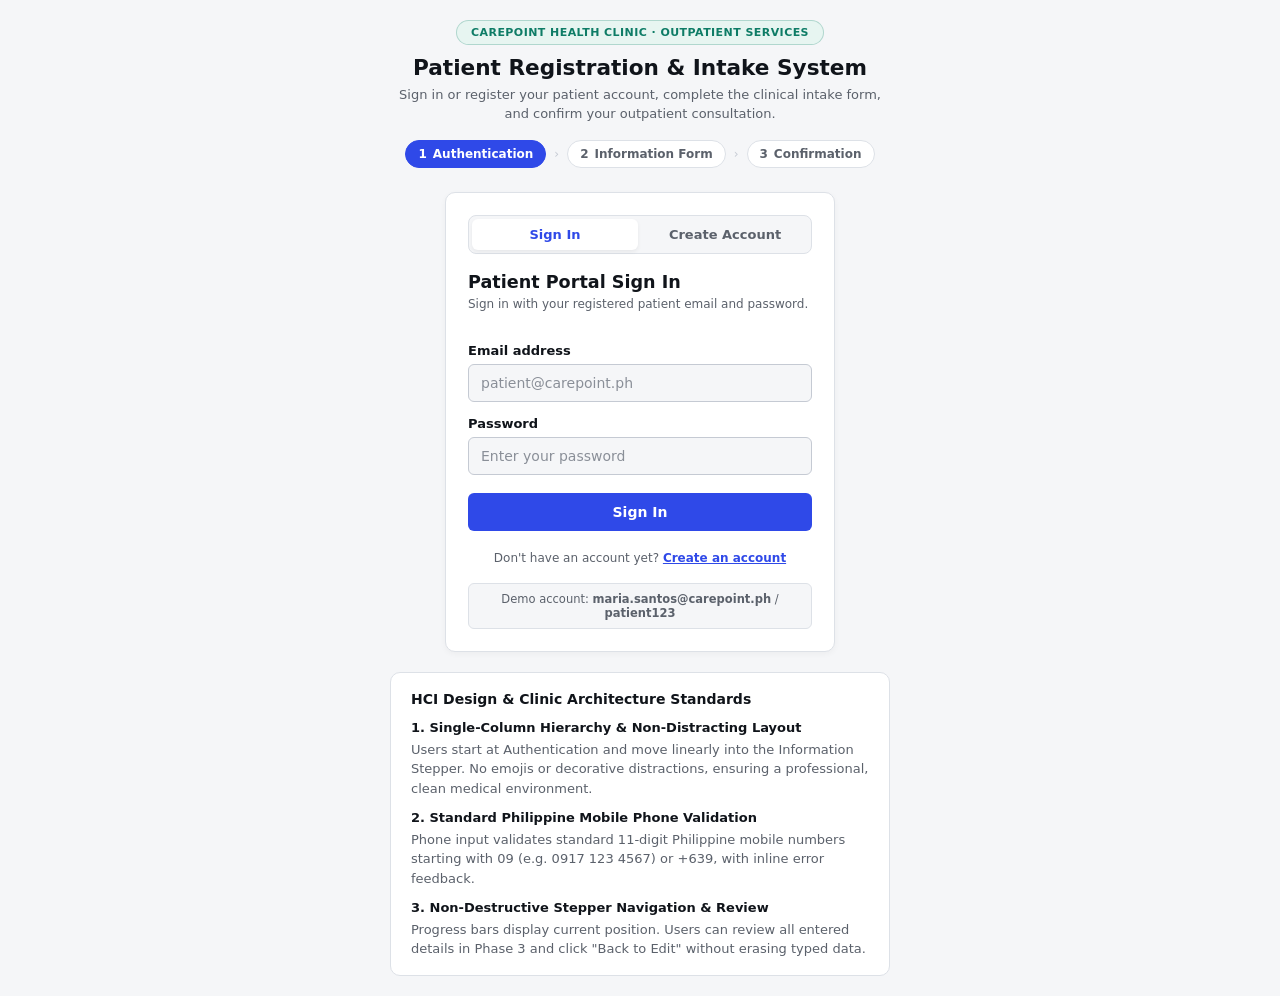
==== commit 7c738efc: "Remove user name, remove all emojis, add Philippine mobile phone validation and realistic outpatient" ====
--- a/index.html
+++ b/index.html
@@ -3,7 +3,7 @@
 <head>
   <meta charset="UTF-8">
   <meta name="viewport" content="width=device-width, initial-scale=1.0">
-  <title>CarePoint Clinic — Patient Portal & Registration System</title>
+  <title>CarePoint Health Clinic — Patient Intake & Appointment Portal</title>
   <link rel="stylesheet" href="styles.css">
 </head>
 <body>
@@ -11,21 +11,21 @@
   <!-- Clinic Header & Progress Tracker -->
   <header class="flow-header">
     <div class="clinic-badge">
-      <span>🏥 CarePoint Medical Clinic</span>
+      <span>CarePoint Health Clinic &middot; Outpatient Services</span>
     </div>
     <h1>Patient Registration & Intake System</h1>
-    <p>Sign in or register your patient account, complete the guided information intake, and confirm your clinic booking.</p>
+    <p>Sign in or register your patient account, complete the clinical intake form, and confirm your outpatient consultation.</p>
 
     <!-- Visual 3-Stage Progress Breadcrumb -->
     <nav class="flow-tracker" aria-label="Registration Progress">
       <div class="tracker-node active" id="node-1">
         <span>1</span> Authentication
       </div>
-      <span class="tracker-arrow">→</span>
+      <span class="tracker-arrow">&rsaquo;</span>
       <div class="tracker-node" id="node-2">
         <span>2</span> Information Form
       </div>
-      <span class="tracker-arrow">→</span>
+      <span class="tracker-arrow">&rsaquo;</span>
       <div class="tracker-node" id="node-3">
         <span>3</span> Confirmation
       </div>
@@ -62,7 +62,7 @@
             <input 
               type="email" 
               id="signin-email" 
-              placeholder="patient@example.com" 
+              placeholder="patient@carepoint.ph" 
               autocomplete="email"
               aria-describedby="signin-email-error"
             >
@@ -74,7 +74,7 @@
             <input 
               type="password" 
               id="signin-password" 
-              placeholder="••••••••" 
+              placeholder="Enter your password" 
               autocomplete="current-password"
               aria-describedby="signin-password-error"
             >
@@ -89,7 +89,7 @@
           </div>
 
           <div style="background: #F5F6F8; border: 1px solid #DDE1E7; border-radius: 6px; padding: 8px 10px; font-size: 11.5px; color: #5B616B; margin-top: 4px; text-align: center;">
-            Demo account: <strong>hazel@example.com</strong> / <strong>patient123</strong>
+            Demo account: <strong>maria.santos@carepoint.ph</strong> / <strong>patient123</strong>
           </div>
         </form>
 
@@ -97,7 +97,7 @@
         <form class="auth-panel" id="form-register" novalidate>
           <header>
             <h1>Create Patient Account</h1>
-            <p class="lede">Single-column layout — one path from top to submit.</p>
+            <p class="lede">Single-column layout &mdash; one path from top to submit.</p>
           </header>
 
           <div class="form-alert-error" id="register-error" role="alert" aria-live="polite">
@@ -109,7 +109,7 @@
             <input 
               type="text" 
               id="reg-fullname" 
-              placeholder="e.g. Hazel Nandong" 
+              placeholder="e.g. Maria Santos" 
               autocomplete="name"
               aria-describedby="reg-fullname-error"
             >
@@ -121,7 +121,7 @@
             <input 
               type="email" 
               id="reg-email" 
-              placeholder="patient@example.com" 
+              placeholder="maria.santos@email.ph" 
               autocomplete="email"
               aria-describedby="reg-email-error"
             >
@@ -141,21 +141,21 @@
           </div>
 
           <div class="field" id="field-reg-company">
-            <label for="reg-company">HMO / Insurance Provider</label>
+            <label for="reg-company">HMO / Health Insurance Provider</label>
             <input 
               type="text" 
               id="reg-company" 
-              placeholder="PhilHealth / Maxicare / Intellicare (optional)" 
+              placeholder="PhilHealth / Maxicare / Medicard (optional)" 
               autocomplete="organization"
               aria-describedby="reg-company-helper"
             >
-            <span class="field-helper" id="reg-company-helper">Company is optional — leave blank or type a name.</span>
+            <span class="field-helper" id="reg-company-helper">Company is optional &mdash; leave blank or type a name.</span>
           </div>
 
           <button type="submit" class="btn-submit" id="btn-submit-register">Create Account</button>
 
           <div class="ok" id="reg-ok" role="status" aria-live="polite">
-            Account details look good — ready to continue.
+            Account details look good &mdash; ready to continue.
           </div>
 
           <div class="auth-subtext">
@@ -173,7 +173,7 @@
     <section class="flow-stage" id="stage-stepper" aria-labelledby="stepper-title">
       <div class="card" id="stepper-card">
         <header>
-          <h1 id="stepper-title">Patient Information Form</h1>
+          <h1 id="stepper-title">Patient Clinical Intake</h1>
           
           <!-- Stepper Progress Bar -->
           <div class="progress" aria-hidden="true">
@@ -183,7 +183,7 @@
           </div>
 
           <!-- Step Indicator Label -->
-          <div class="step-label" id="stepper-step-label" aria-live="polite">Step 1 of 3 · Personal & Contact</div>
+          <div class="step-label" id="stepper-step-label" aria-live="polite">Step 1 of 3 &middot; Personal &amp; Contact</div>
         </header>
 
         <!-- STEP 1: Personal & Contact Information -->
@@ -194,7 +194,7 @@
               <input 
                 type="text" 
                 id="step-name" 
-                placeholder="Hazel Nandong"
+                placeholder="e.g. Maria Santos"
                 aria-describedby="step-name-error"
               >
               <span class="error" id="step-name-error">Enter your full name.</span>
@@ -205,21 +205,22 @@
               <input 
                 type="email" 
                 id="step-email" 
-                placeholder="patient@example.com"
+                placeholder="maria.santos@email.ph"
                 aria-describedby="step-email-error"
               >
               <span class="error" id="step-email-error">Enter a valid email address.</span>
             </div>
 
             <div class="field" id="field-step-phone">
-              <label for="step-phone">Contact phone number</label>
+              <label for="step-phone">Philippine mobile number</label>
               <input 
                 type="tel" 
                 id="step-phone" 
-                placeholder="e.g. 0917 123 4567"
+                placeholder="0917 123 4567"
+                maxlength="16"
                 aria-describedby="step-phone-error"
               >
-              <span class="error" id="step-phone-error">Enter a valid phone number (10+ digits).</span>
+              <span class="error" id="step-phone-error">Enter a valid 11-digit Philippine mobile number starting with 09 (e.g. 0917 123 4567).</span>
             </div>
 
             <div class="field" id="field-step-dob">
@@ -229,7 +230,7 @@
                 id="step-dob" 
                 aria-describedby="step-dob-error"
               >
-              <span class="error" id="step-dob-error">Please select your date of birth.</span>
+              <span class="error" id="step-dob-error">Please select a valid date of birth.</span>
             </div>
           </div>
 
@@ -246,32 +247,44 @@
               <label for="step-dept">Clinic department</label>
               <select id="step-dept" aria-describedby="step-dept-error">
                 <option value="">Select clinic department...</option>
-                <option value="General Medicine Clinic">General Medicine Clinic</option>
-                <option value="Pediatrics Department">Pediatrics Department</option>
+                <option value="Internal Medicine / Adult Care">Internal Medicine / Adult Care</option>
+                <option value="Pediatrics &amp; Child Health">Pediatrics &amp; Child Health</option>
                 <option value="Cardiology Specialist Clinic">Cardiology Specialist Clinic</option>
-                <option value="Dental Care Clinic">Dental Care Clinic</option>
-                <option value="Dermatology Department">Dermatology Department</option>
+                <option value="Dental &amp; Oral Health">Dental &amp; Oral Health</option>
+                <option value="Obstetrics &amp; Gynecology (OB-GYN)">Obstetrics &amp; Gynecology (OB-GYN)</option>
+                <option value="Dermatology &amp; Skin Clinic">Dermatology &amp; Skin Clinic</option>
               </select>
               <span class="error" id="step-dept-error">Please select a clinic department.</span>
             </div>
 
             <div class="field" id="field-step-reason">
-              <label for="step-reason">Reason for consultation</label>
-              <input 
-                type="text" 
-                id="step-reason" 
-                placeholder="e.g. Routine Health Checkup / Consultation"
-                aria-describedby="step-reason-error"
-              >
-              <span class="error" id="step-reason-error">Enter reason for consultation.</span>
+              <label for="step-reason">Consultation type / Chief complaint</label>
+              <select id="step-reason" aria-describedby="step-reason-error">
+                <option value="">Select consultation type...</option>
+                <option value="Routine Health Checkup / Physical Exam">Routine Health Checkup / Physical Exam</option>
+                <option value="New Medical Symptoms / Consultation">New Medical Symptoms / Consultation</option>
+                <option value="Follow-up Consultation">Follow-up Consultation</option>
+                <option value="Prescription Refill / Maintenance">Prescription Refill / Maintenance</option>
+                <option value="Laboratory Results Review">Laboratory Results Review</option>
+                <option value="Medical Certificate &amp; Clearance">Medical Certificate &amp; Clearance</option>
+              </select>
+              <span class="error" id="step-reason-error">Please select a consultation type.</span>
+            </div>
+
+            <div class="field" id="field-step-shift">
+              <label for="step-shift">Preferred consultation shift</label>
+              <select id="step-shift" aria-describedby="step-shift-error">
+                <option value="Morning Shift (8:00 AM - 12:00 PM)">Morning Shift (8:00 AM - 12:00 PM)</option>
+                <option value="Afternoon Shift (1:00 PM - 5:00 PM)">Afternoon Shift (1:00 PM - 5:00 PM)</option>
+              </select>
             </div>
 
             <div class="field" id="field-step-hmo">
-              <label for="step-hmo">HMO / Insurance Provider</label>
+              <label for="step-hmo">PhilHealth / HMO Health Plan</label>
               <input 
                 type="text" 
                 id="step-hmo" 
-                placeholder="PhilHealth / Maxicare (or leave blank if none)"
+                placeholder="PhilHealth, Maxicare, Medicard, or Self-Pay"
               >
             </div>
           </div>
@@ -286,31 +299,31 @@
         <div class="panel" id="stepper-panel-3">
           <div class="stepper-fields">
             <div class="field" id="field-step-emergency">
-              <label for="step-emergency">Emergency contact (Name & Phone)</label>
+              <label for="step-emergency">Emergency contact person &amp; phone</label>
               <input 
                 type="text" 
                 id="step-emergency" 
-                placeholder="e.g. Maria Nandong (0918 987 6543)"
+                placeholder="e.g. Juan Dela Cruz - 0918 987 6543"
                 aria-describedby="step-emergency-error"
               >
-              <span class="error" id="step-emergency-error">Enter emergency contact name and phone number.</span>
+              <span class="error" id="step-emergency-error">Enter emergency contact name and valid 11-digit Philippine phone (e.g. Juan Dela Cruz - 0918 987 6543).</span>
             </div>
 
             <div class="field" id="field-step-allergies">
-              <label for="step-allergies">Known drug allergies or conditions</label>
+              <label for="step-allergies">Known drug allergies or existing conditions</label>
               <input 
                 type="text" 
                 id="step-allergies" 
-                placeholder="e.g. Penicillin allergy / None"
+                placeholder="e.g. Penicillin, Asthma, Hypertension (or type 'None')"
                 aria-describedby="step-allergies-error"
               >
-              <span class="error" id="step-allergies-error">Enter known allergies or type 'None'.</span>
+              <span class="error" id="step-allergies-error">Specify known drug allergies/conditions or type 'None'.</span>
             </div>
           </div>
 
           <div class="actions">
             <button type="button" class="back" id="btn-step-3-back">Back</button>
-            <button type="button" class="next" id="btn-step-3-next">Review Information →</button>
+            <button type="button" class="next" id="btn-step-3-next">Review Information</button>
           </div>
         </div>
       </div>
@@ -323,58 +336,62 @@
     <section class="flow-stage" id="stage-confirmation" aria-labelledby="conf-title">
       <div class="card">
         <header>
-          <h1 id="conf-title">Review & Confirm Information</h1>
+          <h1 id="conf-title">Review &amp; Confirm Information</h1>
           <p class="lede">Review your answers, then submit.</p>
         </header>
 
-        <!-- Summary Card organized by sections -->
+        <!-- Summary Card organized by clinical sections -->
         <div class="review-summary">
-          <div class="review-section-title">Personal & Contact Details</div>
+          <div class="review-section-title">Patient &amp; Contact Details</div>
           <div class="review-row">
             <span class="k">Patient Name:</span>
-            <span class="v" id="rev-name">—</span>
+            <span class="v" id="rev-name">&mdash;</span>
           </div>
           <div class="review-row">
             <span class="k">Email Address:</span>
-            <span class="v" id="rev-email">—</span>
-          </div>
-          <div class="review-row">
-            <span class="k">Phone:</span>
-            <span class="v" id="rev-phone">—</span>
+            <span class="v" id="rev-email">&mdash;</span>
+          </div>
+          <div class="review-row">
+            <span class="k">PH Mobile:</span>
+            <span class="v" id="rev-phone">&mdash;</span>
           </div>
           <div class="review-row">
             <span class="k">Date of Birth:</span>
-            <span class="v" id="rev-dob">—</span>
-          </div>
-
-          <div class="review-section-title">Clinic & Consultation</div>
+            <span class="v" id="rev-dob">&mdash;</span>
+          </div>
+
+          <div class="review-section-title">Clinic &amp; Consultation</div>
           <div class="review-row">
             <span class="k">Department:</span>
-            <span class="v" id="rev-dept">—</span>
-          </div>
-          <div class="review-row">
-            <span class="k">Reason:</span>
-            <span class="v" id="rev-reason">—</span>
-          </div>
-          <div class="review-row">
-            <span class="k">HMO / Insurance:</span>
-            <span class="v" id="rev-hmo">—</span>
-          </div>
-
-          <div class="review-section-title">Medical & Emergency</div>
+            <span class="v" id="rev-dept">&mdash;</span>
+          </div>
+          <div class="review-row">
+            <span class="k">Consultation Type:</span>
+            <span class="v" id="rev-reason">&mdash;</span>
+          </div>
+          <div class="review-row">
+            <span class="k">Schedule Shift:</span>
+            <span class="v" id="rev-shift">&mdash;</span>
+          </div>
+          <div class="review-row">
+            <span class="k">Payment / HMO:</span>
+            <span class="v" id="rev-hmo">&mdash;</span>
+          </div>
+
+          <div class="review-section-title">Medical Safety &amp; Emergency</div>
           <div class="review-row">
             <span class="k">Emergency Contact:</span>
-            <span class="v" id="rev-emergency">—</span>
+            <span class="v" id="rev-emergency">&mdash;</span>
           </div>
           <div class="review-row">
             <span class="k">Allergies / Notes:</span>
-            <span class="v" id="rev-allergies">—</span>
+            <span class="v" id="rev-allergies">&mdash;</span>
           </div>
         </div>
 
         <div class="actions">
           <button type="button" class="back" id="btn-conf-back">Back to Edit</button>
-          <button type="button" class="submit" id="btn-conf-open-modal">Confirm & Submit</button>
+          <button type="button" class="submit" id="btn-conf-open-modal">Confirm &amp; Submit</button>
         </div>
       </div>
     </section>
@@ -384,46 +401,52 @@
          ==================================================================== -->
     <div class="backdrop" id="confirm-backdrop" role="dialog" aria-modal="true" aria-labelledby="dialog-title" aria-describedby="dialog-desc">
       <div class="dialog">
-        <h2 id="dialog-title">Confirm Patient Registration?</h2>
+        <h2 id="dialog-title">Confirm Clinic Consultation Booking?</h2>
         <div id="dialog-desc">
-          <div style="background: #F5F6F8; border: 1px solid #DDE1E7; border-radius: 6px; padding: 10px; margin-bottom: 12px; color: #10141A; font-size: 12px; line-height: 1.5;">
-            <div><strong>Patient:</strong> <span id="modal-patient-name">—</span></div>
-            <div><strong>Department:</strong> <span id="modal-dept-name">—</span></div>
-            <div><strong>Reason:</strong> <span id="modal-reason-name">—</span></div>
-          </div>
-          Please confirm that all details are accurate. Once submitted, your registration and appointment slot will be confirmed in the clinic intake system.
+          <div style="background: #F5F6F8; border: 1px solid #DDE1E7; border-radius: 6px; padding: 10px; margin-bottom: 12px; color: #10141A; font-size: 12px; line-height: 1.55;">
+            <div><strong>Patient:</strong> <span id="modal-patient-name">&mdash;</span></div>
+            <div><strong>Department:</strong> <span id="modal-dept-name">&mdash;</span></div>
+            <div><strong>Consultation:</strong> <span id="modal-reason-name">&mdash;</span></div>
+            <div><strong>Shift:</strong> <span id="modal-shift-name">&mdash;</span></div>
+          </div>
+          Please verify that all clinical details are correct. Once submitted, your consultation queue slot will be officially registered in the outpatient clinic triage system.
         </div>
 
         <div class="dialog-actions">
           <button type="button" class="btn-cancel" id="dialog-cancel">Cancel</button>
-          <button type="button" class="btn-confirm" id="dialog-confirm">Confirm & Submit</button>
+          <button type="button" class="btn-confirm" id="dialog-confirm">Confirm &amp; Submit</button>
         </div>
       </div>
     </div>
 
     <!-- ====================================================================
-         SUBMISSION SUCCESSFUL (APPOINTMENT SLIP)
+         SUBMISSION SUCCESSFUL (OFFICIAL INTAKE SLIP)
          ==================================================================== -->
     <section class="final-success-card" id="final-card" aria-live="polite">
-      <div class="final-icon">✓</div>
-      <h2>Registration & Booking Confirmed!</h2>
-      <p style="color: #0E7C66; font-weight: 600; font-size: 13px;">Workspace created — you could always go back before submit.</p>
+      <div class="final-icon" aria-hidden="true">
+        <svg width="24" height="24" viewBox="0 0 24 24" fill="none" stroke="#0E7C66" stroke-width="2.5" stroke-linecap="round" stroke-linejoin="round">
+          <polyline points="20 6 9 17 4 12"></polyline>
+        </svg>
+      </div>
+      <h2>Registration &amp; Booking Confirmed</h2>
+      <p style="color: #0E7C66; font-weight: 600; font-size: 13px;">Workspace created &mdash; you could always go back before submit.</p>
 
       <div class="appointment-slip">
         <div class="slip-header">
-          <span style="font-size: 11px; font-weight: 700; color: #5B616B; text-transform: uppercase;">Official Intake Slip</span>
-          <span style="font-size: 12px; font-weight: 700; color: #2F49E8;" id="slip-ref-code">#MED-2026-8941</span>
-        </div>
-
-        <div class="review-row"><span class="k">Patient:</span> <span class="v" id="slip-patient">—</span></div>
-        <div class="review-row"><span class="k">Contact:</span> <span class="v" id="slip-contact">—</span></div>
-        <div class="review-row"><span class="k">Department:</span> <span class="v" id="slip-dept">—</span></div>
-        <div class="review-row"><span class="k">Consultation:</span> <span class="v" id="slip-reason">—</span></div>
-        <div class="review-row"><span class="k">Status:</span> <span class="v" style="color: #0E7C66;">Active & Scheduled</span></div>
-
-        <div style="margin-top: 8px; padding-top: 8px; border-top: 1px solid #DDE1E7; font-size: 11px; color: #5B616B; line-height: 1.4;">
-          📍 <strong>CarePoint Health Clinic</strong> — 2nd Floor, Main Building.<br>
-          Please present this reference slip and a valid ID at the reception desk.
+          <span style="font-size: 11px; font-weight: 700; color: #5B616B; text-transform: uppercase;">Official Clinic Slip</span>
+          <span style="font-size: 12px; font-weight: 700; color: #2F49E8;" id="slip-ref-code">#CP-2026-8941</span>
+        </div>
+
+        <div class="review-row"><span class="k">Patient Name:</span> <span class="v" id="slip-patient">&mdash;</span></div>
+        <div class="review-row"><span class="k">PH Mobile:</span> <span class="v" id="slip-contact">&mdash;</span></div>
+        <div class="review-row"><span class="k">Department:</span> <span class="v" id="slip-dept">&mdash;</span></div>
+        <div class="review-row"><span class="k">Consultation:</span> <span class="v" id="slip-reason">&mdash;</span></div>
+        <div class="review-row"><span class="k">Consultation Shift:</span> <span class="v" id="slip-shift">&mdash;</span></div>
+        <div class="review-row"><span class="k">Triage Status:</span> <span class="v" style="color: #0E7C66;">Registered &amp; Active</span></div>
+
+        <div style="margin-top: 8px; padding-top: 8px; border-top: 1px solid #DDE1E7; font-size: 11px; color: #5B616B; line-height: 1.45;">
+          <strong>Location:</strong> CarePoint Health Clinic &mdash; 2nd Floor, Main Building.<br>
+          Please report to the Triage desk 15 minutes before your scheduled shift for vital signs screening. Bring a valid government ID and PhilHealth / HMO physical card or authorization letter.
         </div>
       </div>
 
@@ -434,19 +457,19 @@
 
   <!-- HCI Guidelines & Best Practices Reference -->
   <aside class="hci-notes">
-    <h3>HCI Design & Clinic Flow Architecture</h3>
+    <h3>HCI Design &amp; Clinic Architecture Standards</h3>
     <div class="hci-grid">
       <div class="hci-item">
-        <strong>1. Structured Single-Column Hierarchy</strong>
-        Users start with Authentication (Sign In or Register). After account verification, the single-column Stepper guides them linearly through personal, medical, and emergency sections without visual clutter.
+        <strong>1. Single-Column Hierarchy &amp; Non-Distracting Layout</strong>
+        Users start at Authentication and move linearly into the Information Stepper. No emojis or decorative distractions, ensuring a professional, clean medical environment.
       </div>
       <div class="hci-item">
-        <strong>2. Non-Destructive Stepper Navigation</strong>
-        Progress bars clearly indicate completion (`Step 1 of 3`, `Step 2 of 3`, `Step 3 of 3`). Every step offers a "Back" button, allowing users to safely verify or edit previous fields without erasing entered data.
+        <strong>2. Standard Philippine Mobile Phone Validation</strong>
+        Phone input validates standard 11-digit Philippine mobile numbers starting with 09 (e.g. 0917 123 4567) or +639, with inline error feedback.
       </div>
       <div class="hci-item">
-        <strong>3. Pre-Submission Review & Explicit Confirmation</strong>
-        Before final commitment, Phase 3 compiles an organized summary of all details. The confirmation dialog explicitly prompts "Confirm & Submit" or "Cancel", eliminating ambiguous generic "OK" prompts.
+        <strong>3. Non-Destructive Stepper Navigation &amp; Review</strong>
+        Progress bars display current position. Users can review all entered details in Phase 3 and click "Back to Edit" without erasing typed data.
       </div>
     </div>
   </aside>
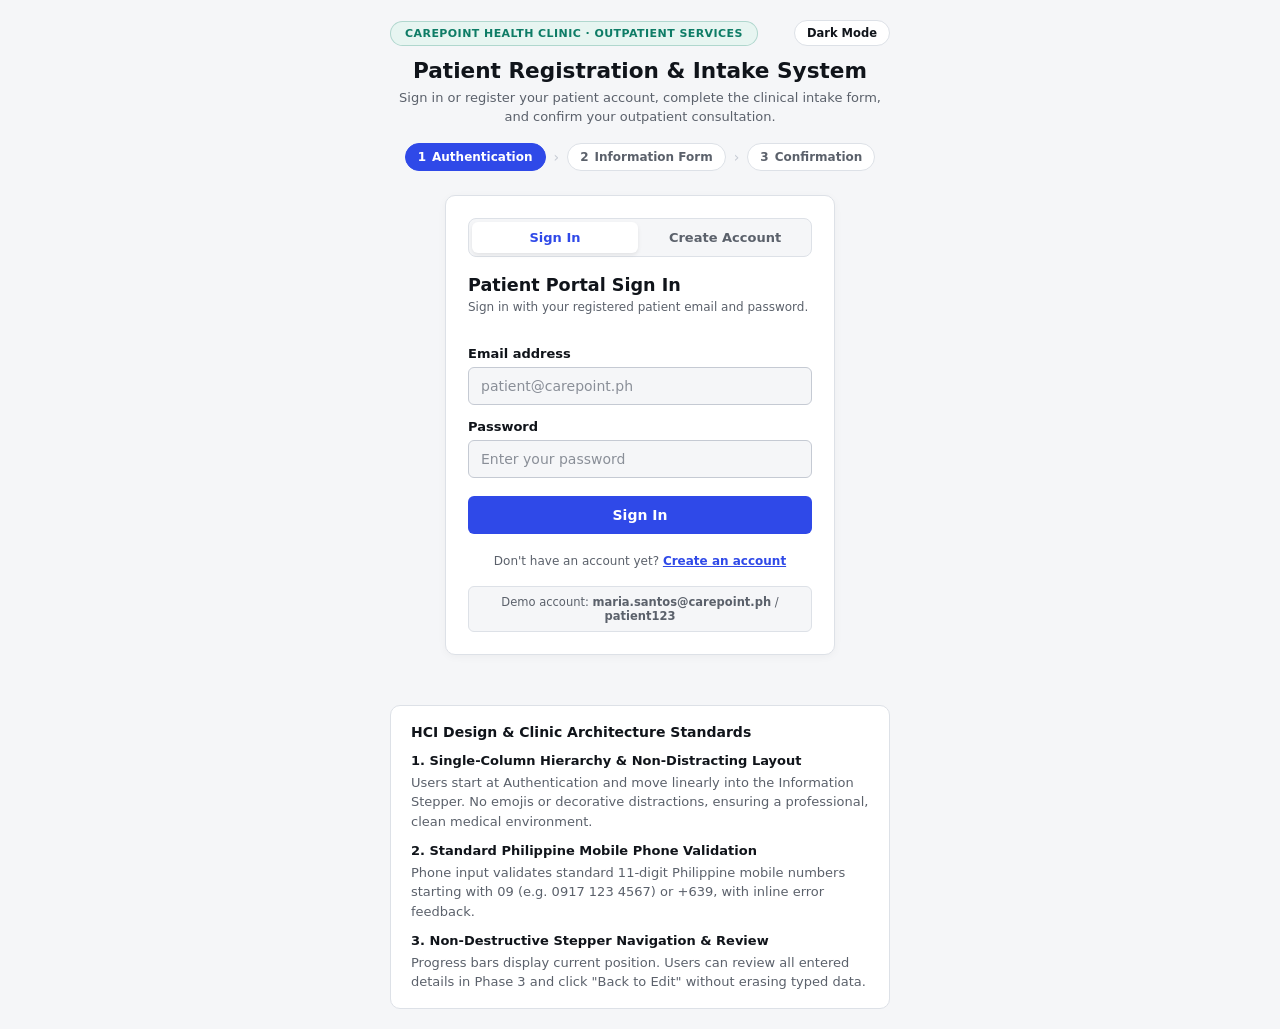
==== commit 27762510: "Add dedicated light and dark mode palette with lifted brand CTA and standalone theme showcase" ====
--- a/index.html
+++ b/index.html
@@ -10,8 +10,13 @@
 
   <!-- Clinic Header & Progress Tracker -->
   <header class="flow-header">
-    <div class="clinic-badge">
-      <span>CarePoint Health Clinic &middot; Outpatient Services</span>
+    <div class="header-top-bar">
+      <div class="clinic-badge">
+        <span>CarePoint Health Clinic &middot; Outpatient Services</span>
+      </div>
+      <button type="button" class="theme-toggle-btn" id="theme-toggle-btn" aria-label="Toggle dark and light theme">
+        <span id="theme-mode-label">Dark Mode</span>
+      </button>
     </div>
     <h1>Patient Registration & Intake System</h1>
     <p>Sign in or register your patient account, complete the clinical intake form, and confirm your outpatient consultation.</p>
@@ -455,6 +460,20 @@
 
   </main>
 
+  <!-- Paired Light & Dark Surface Palette (HCI Visual Specification) -->
+  <section class="pair" aria-label="Paired Theme Surfaces">
+    <div class="panel light">
+      <h2>Light surface</h2>
+      <p>Ink on paper with a deep brand CTA.</p>
+      <button type="button" class="btn" id="btn-demo-light">Deep brand CTA</button>
+    </div>
+    <div class="panel dark">
+      <h2>Dark surface</h2>
+      <p>Soft white text; brand lifted for visibility.</p>
+      <button type="button" class="btn" id="btn-demo-dark">Lifted brand CTA</button>
+    </div>
+  </section>
+
   <!-- HCI Guidelines & Best Practices Reference -->
   <aside class="hci-notes">
     <h3>HCI Design &amp; Clinic Architecture Standards</h3>
--- a/styles.css
+++ b/styles.css
@@ -1,6 +1,7 @@
 /* ==========================================================================
    Design System & Shared Styles
    Following HCI Guidelines: Single-column forms, explicit labels, clear feedback
+   Light & Dark Palette: Paired surfaces, lifted brand on dark
    ========================================================================== */
 
 *, *::before, *::after {
@@ -16,12 +17,37 @@
   --border-input: #C5CAD3;
   --primary: #2F49E8;
   --primary-hover: #243bbd;
+  --card-bg: #FFFFFF;
+  --input-bg: #F5F6F8;
+  --input-focus-bg: #FFFFFF;
   --error: #B42318;
   --error-bg: #FDF2F2;
+  --error-border: #F8B4B4;
   --success-bg: #E7F5F1;
   --success-text: #0E7C66;
-  --danger: #C62828;
-  --danger-hover: #A31F1F;
+  --dialog-bg: #FFFFFF;
+  --summary-bg: #F5F6F8;
+}
+
+[data-theme="dark"] {
+  --bg-page: #101216;
+  --text-primary: #E8EAED;
+  --text-muted: #9AA0A6;
+  --text-dim: #70757A;
+  --border-card: #2D3139;
+  --border-input: #3C4048;
+  --primary: #6B82F5; /* Brand lifted for visibility on dark */
+  --primary-hover: #8296F8;
+  --card-bg: #1A1D24;
+  --input-bg: #14161C;
+  --input-focus-bg: #1A1D24;
+  --error: #F87171;
+  --error-bg: #2C1818;
+  --error-border: #4D2626;
+  --success-bg: #132D25;
+  --success-text: #34D399;
+  --dialog-bg: #1A1D24;
+  --summary-bg: #14161C;
 }
 
 body {
@@ -35,6 +61,7 @@
   align-content: start;
   justify-items: center;
   gap: 20px;
+  transition: background 0.2s ease, color 0.2s ease;
 }
 
 /* Header & Flow Tracker */
@@ -44,20 +71,47 @@
   text-align: center;
 }
 
+.header-top-bar {
+  display: flex;
+  justify-content: space-between;
+  align-items: center;
+  margin-bottom: 12px;
+}
+
 .clinic-badge {
   display: inline-flex;
   align-items: center;
   gap: 6px;
-  background: #E7F5F1;
-  color: #0E7C66;
+  background: var(--success-bg);
+  color: var(--success-text);
   padding: 5px 14px;
   border-radius: 20px;
   font-size: 11px;
   font-weight: 700;
   text-transform: uppercase;
-  margin-bottom: 10px;
   letter-spacing: 0.04em;
   border: 1px solid rgba(14, 124, 102, 0.25);
+}
+
+.theme-toggle-btn {
+  background: var(--card-bg);
+  border: 1px solid var(--border-card);
+  color: var(--text-primary);
+  padding: 5px 12px;
+  border-radius: 18px;
+  font-size: 11.5px;
+  font-weight: 600;
+  cursor: pointer;
+  display: inline-flex;
+  align-items: center;
+  gap: 6px;
+  transition: all 0.15s ease;
+  font-family: inherit;
+}
+
+.theme-toggle-btn:hover {
+  border-color: var(--primary);
+  color: var(--primary);
 }
 
 .flow-header h1 {
@@ -92,7 +146,7 @@
   font-size: 12px;
   font-weight: 600;
   color: var(--text-muted);
-  background: #fff;
+  background: var(--card-bg);
   border: 1px solid var(--border-card);
   transition: all 0.2s ease;
 }
@@ -111,7 +165,7 @@
 
 .tracker-arrow {
   color: var(--border-input);
-  font-size: 12px;
+  font-size: 14px;
 }
 
 /* Active Stage Display Container */
@@ -144,24 +198,25 @@
    Card Container (Single-Column)
    ========================================================================== */
 .card {
-  background: #fff;
-  border: 1px solid #DDE1E7;
+  background: var(--card-bg);
+  border: 1px solid var(--border-card);
   border-radius: 10px;
   padding: 22px;
   width: min(390px, 100%);
   display: flex;
   flex-direction: column;
-  box-shadow: 0 2px 6px rgba(16, 20, 26, 0.04);
+  box-shadow: 0 2px 8px rgba(0, 0, 0, 0.04);
 }
 
 .card h1 {
   font-size: 1.1rem;
   margin: 0 0 4px;
   font-weight: 700;
+  color: var(--text-primary);
 }
 
 .lede {
-  color: #5B616B;
+  color: var(--text-muted);
   font-size: 12px;
   margin: 0 0 16px;
   line-height: 1.45;
@@ -170,7 +225,7 @@
 /* Auth Segmented Switch (Log In vs Register) */
 .auth-switch {
   display: flex;
-  background: #F5F6F8;
+  background: var(--input-bg);
   border: 1px solid var(--border-card);
   border-radius: 8px;
   padding: 3px;
@@ -189,12 +244,13 @@
   color: var(--text-muted);
   cursor: pointer;
   transition: all 0.15s ease;
+  font-family: inherit;
 }
 
 .auth-tab.active {
-  background: #fff;
+  background: var(--card-bg);
   color: var(--primary);
-  box-shadow: 0 2px 4px rgba(0, 0, 0, 0.06);
+  box-shadow: 0 2px 4px rgba(0, 0, 0, 0.08);
 }
 
 .auth-panel {
@@ -226,15 +282,15 @@
 
 .field-helper {
   font-size: 11.5px;
-  color: #5B616B;
+  color: var(--text-muted);
   margin-top: 4px;
   line-height: 1.35;
 }
 
 input, select {
-  background: #F5F6F8;
+  background: var(--input-bg);
   font-size: 14px;
-  border: 1px solid #C5CAD3;
+  border: 1px solid var(--border-input);
   border-radius: 6px;
   padding: 10px 12px;
   width: 100%;
@@ -245,17 +301,17 @@
 }
 
 input:focus, select:focus {
-  background: #fff;
-  border-color: #2F49E8;
-  box-shadow: 0 0 0 2px rgba(47, 73, 232, 0.15);
+  background: var(--input-focus-bg);
+  border-color: var(--primary);
+  box-shadow: 0 0 0 2px rgba(107, 130, 245, 0.2);
 }
 
 input::placeholder {
-  color: #8A8F98;
+  color: var(--text-dim);
 }
 
 .error {
-  color: #B42318;
+  color: var(--error);
   font-size: 12px;
   margin: 6px 0 0;
   display: none;
@@ -264,8 +320,8 @@
 
 .field.invalid input,
 .field.invalid select {
-  border-color: #B42318;
-  background: #FDF2F2;
+  border-color: var(--error);
+  background: var(--error-bg);
 }
 
 .field.invalid .error {
@@ -278,9 +334,9 @@
 
 /* Global Alert */
 .form-alert-error {
-  background: #FDF2F2;
-  border: 1px solid #F8B4B4;
-  color: #B42318;
+  background: var(--error-bg);
+  border: 1px solid var(--error-border);
+  color: var(--error);
   border-radius: 6px;
   padding: 10px 12px;
   font-size: 12px;
@@ -301,12 +357,12 @@
 }
 
 button:focus-visible {
-  outline: 2px solid #2F49E8;
+  outline: 2px solid var(--primary);
   outline-offset: 2px;
 }
 
 .btn-submit {
-  background: #2F49E8;
+  background: var(--primary);
   color: #fff;
   border: none;
   border-radius: 6px;
@@ -340,8 +396,8 @@
 }
 
 .ok {
-  background: #E7F5F1;
-  color: #0E7C66;
+  background: var(--success-bg);
+  color: var(--success-text);
   font-size: 13px;
   border-radius: 6px;
   padding: 10px 12px;
@@ -365,7 +421,7 @@
 }
 
 .progress span {
-  background: #DDE1E7;
+  background: var(--border-card);
   border-radius: 2px;
   height: 4px;
   flex: 1;
@@ -373,11 +429,11 @@
 }
 
 .progress span.on {
-  background: #2F49E8;
+  background: var(--primary);
 }
 
 .step-label {
-  color: #5B616B;
+  color: var(--text-muted);
   font-size: 12px;
   margin: 0 0 16px;
   font-weight: 500;
@@ -411,19 +467,19 @@
 }
 
 button.back {
-  background: #fff;
-  color: #10141A;
-  border: 1px solid #C5CAD3;
+  background: var(--card-bg);
+  color: var(--text-primary);
+  border: 1px solid var(--border-input);
   flex: 1;
 }
 
 button.back:hover {
-  background: #F5F6F8;
+  background: var(--input-bg);
 }
 
 button.next,
 button.submit {
-  background: #2F49E8;
+  background: var(--primary);
   color: #fff;
   border: none;
   flex: 2;
@@ -438,8 +494,8 @@
    3. Confirmation & Review Section
    ========================================================================== */
 .review-summary {
-  background: #F5F6F8;
-  border: 1px solid #DDE1E7;
+  background: var(--summary-bg);
+  border: 1px solid var(--border-card);
   border-radius: 8px;
   padding: 14px;
   display: flex;
@@ -468,19 +524,19 @@
 }
 
 .review-row span.k {
-  color: #5B616B;
+  color: var(--text-muted);
 }
 
 .review-row span.v {
   font-weight: 600;
-  color: #10141A;
+  color: var(--text-primary);
   text-align: right;
   word-break: break-word;
 }
 
 /* Modal Backdrop & Confirmation Dialog */
 .backdrop {
-  background: rgba(16, 20, 26, 0.45);
+  background: rgba(16, 20, 26, 0.6);
   padding: 16px;
   display: none;
   place-items: center;
@@ -495,12 +551,12 @@
 }
 
 .dialog {
-  background: #fff;
-  border: 1px solid #DDE1E7;
+  background: var(--dialog-bg);
+  border: 1px solid var(--border-card);
   border-radius: 10px;
   padding: 20px;
   width: min(340px, 100%);
-  box-shadow: 0 16px 40px rgba(16, 20, 26, 0.2);
+  box-shadow: 0 16px 40px rgba(0, 0, 0, 0.3);
   animation: dialog-appear 0.15s cubic-bezier(0.16, 1, 0.3, 1);
 }
 
@@ -513,10 +569,11 @@
   font-size: 1rem;
   margin: 0 0 8px;
   font-weight: 700;
+  color: var(--text-primary);
 }
 
 .dialog p {
-  color: #5B616B;
+  color: var(--text-muted);
   font-size: 0.82rem;
   line-height: 1.45;
   margin: 0 0 16px;
@@ -528,9 +585,9 @@
 }
 
 .btn-cancel {
-  background: #fff;
-  color: #10141A;
-  border: 1px solid #DDE1E7;
+  background: var(--card-bg);
+  color: var(--text-primary);
+  border: 1px solid var(--border-card);
   border-radius: 6px;
   padding: 10px 14px;
   font-size: 13px;
@@ -539,11 +596,11 @@
 }
 
 .btn-cancel:hover {
-  background: #F5F6F8;
+  background: var(--input-bg);
 }
 
 .btn-confirm {
-  background: #2F49E8;
+  background: var(--primary);
   color: #fff;
   border: none;
   border-radius: 6px;
@@ -561,8 +618,8 @@
    Final Success Screen / Appointment Slip
    ========================================================================== */
 .final-success-card {
-  background: #fff;
-  border: 1px solid #DDE1E7;
+  background: var(--card-bg);
+  border: 1px solid var(--border-card);
   border-radius: 10px;
   padding: 24px;
   width: min(390px, 100%);
@@ -570,7 +627,7 @@
   display: none;
   flex-direction: column;
   gap: 12px;
-  box-shadow: 0 2px 8px rgba(0, 0, 0, 0.05);
+  box-shadow: 0 2px 8px rgba(0, 0, 0, 0.08);
 }
 
 .final-success-card.show {
@@ -581,24 +638,24 @@
   width: 48px;
   height: 48px;
   border-radius: 50%;
-  background: #E7F5F1;
-  color: #0E7C66;
+  background: var(--success-bg);
+  color: var(--success-text);
   display: flex;
   align-items: center;
   justify-content: center;
   margin: 0 auto 4px auto;
-  font-size: 24px;
 }
 
 .final-success-card h2 {
   font-size: 1.15rem;
   margin: 0;
   font-weight: 700;
+  color: var(--text-primary);
 }
 
 .appointment-slip {
-  background: #F5F6F8;
-  border: 1px dashed #C5CAD3;
+  background: var(--summary-bg);
+  border: 1px dashed var(--border-input);
   border-radius: 8px;
   padding: 16px;
   text-align: left;
@@ -618,7 +675,7 @@
 }
 
 .btn-primary {
-  background: #2F49E8;
+  background: var(--primary);
   color: #fff;
   border: none;
   border-radius: 6px;
@@ -630,25 +687,84 @@
 
 .btn-primary:hover {
   background: var(--primary-hover);
+}
+
+/* ==========================================================================
+   Light & Dark Surface Paired Specification (.pair, .panel, .light, .dark)
+   ========================================================================== */
+.pair {
+  width: min(400px, 100%);
+  display: grid;
+  gap: 12px;
+  margin-top: 10px;
+}
+
+.panel {
+  border: 1px solid transparent;
+  border-radius: 10px;
+  padding: 16px;
+}
+
+.panel.light {
+  background: #FFFFFF;
+  color: #10141A;
+  border-color: #DDE1E7;
+}
+
+.panel.dark {
+  background: #1A1D24;
+  color: #E8EAED;
+  border-color: #2D3139;
+}
+
+.panel h2 {
+  font-size: 14px;
+  font-weight: 700;
+  margin: 0 0 6px;
+}
+
+.panel p {
+  font-size: 12px;
+  line-height: 1.45;
+  margin: 0 0 12px;
+}
+
+.panel .btn {
+  color: #fff;
+  font-size: 12px;
+  font-weight: 600;
+  border-radius: 6px;
+  padding: 8px 12px;
+  display: inline-block;
+  border: none;
+  cursor: pointer;
+}
+
+.panel.light .btn {
+  background: #2F49E8;
+}
+
+.panel.dark .btn {
+  background: #6B82F5;
 }
 
 /* HCI Notes */
 .hci-notes {
   max-width: 500px;
   width: 100%;
-  background: #fff;
-  border: 1px solid #DDE1E7;
+  background: var(--card-bg);
+  border: 1px solid var(--border-card);
   border-radius: 10px;
   padding: 16px 20px;
   font-size: 13px;
   line-height: 1.5;
-  color: #5B616B;
+  color: var(--text-muted);
 }
 
 .hci-notes h3 {
   font-size: 14px;
   margin: 0 0 8px 0;
-  color: #10141A;
+  color: var(--text-primary);
 }
 
 .hci-grid {
@@ -658,7 +774,7 @@
 }
 
 .hci-item strong {
-  color: #10141A;
+  color: var(--text-primary);
   display: block;
   margin-bottom: 2px;
 }
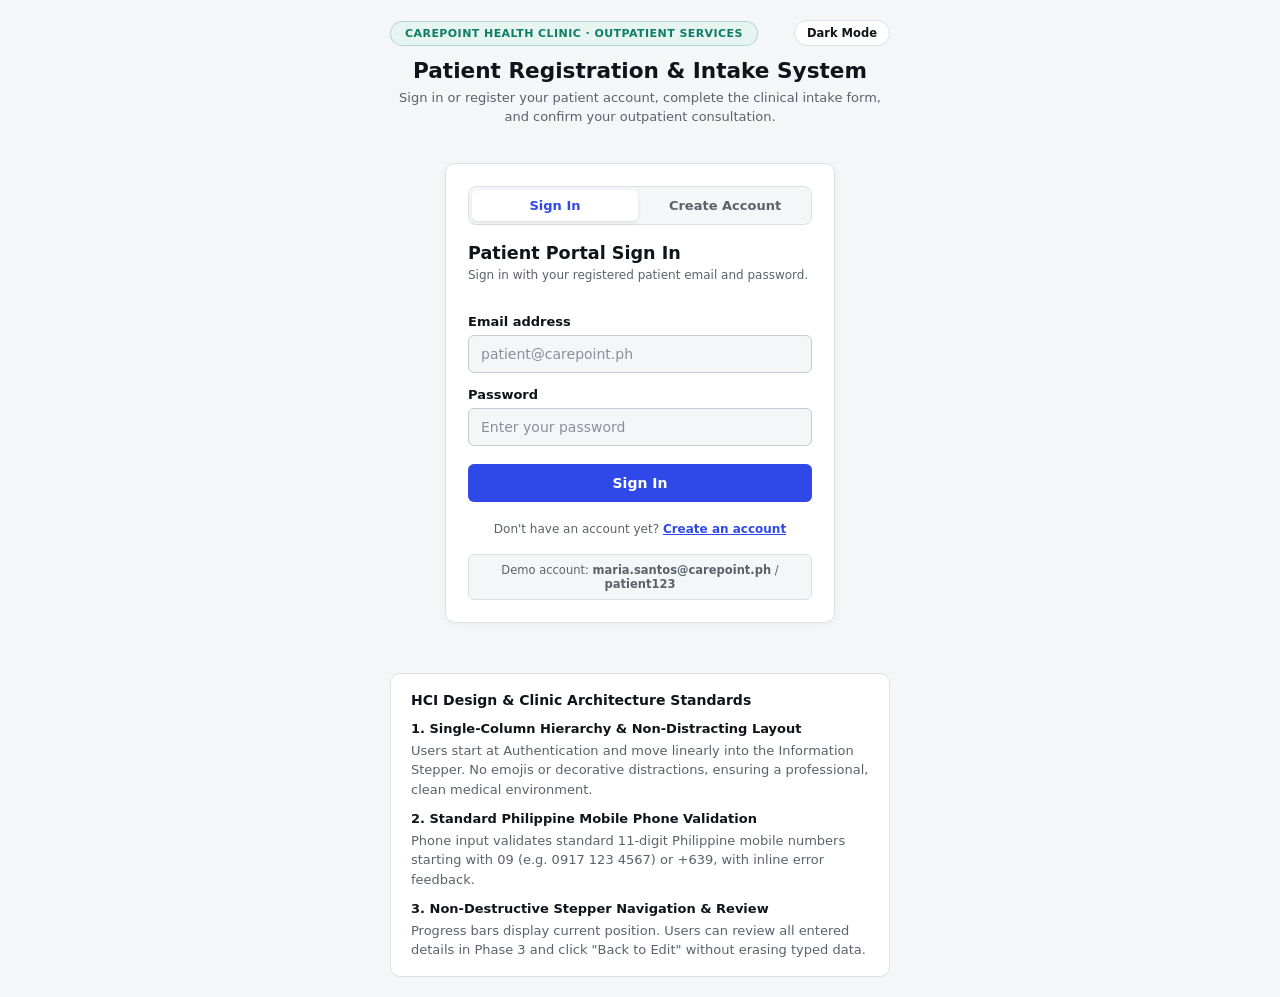
==== commit cf83f800: "Remove top flow tracker breadcrumbs, enforce XXX placeholder and strict 11-digit limit for PH mobile" ====
--- a/index.html
+++ b/index.html
@@ -20,21 +20,6 @@
     </div>
     <h1>Patient Registration & Intake System</h1>
     <p>Sign in or register your patient account, complete the clinical intake form, and confirm your outpatient consultation.</p>
-
-    <!-- Visual 3-Stage Progress Breadcrumb -->
-    <nav class="flow-tracker" aria-label="Registration Progress">
-      <div class="tracker-node active" id="node-1">
-        <span>1</span> Authentication
-      </div>
-      <span class="tracker-arrow">&rsaquo;</span>
-      <div class="tracker-node" id="node-2">
-        <span>2</span> Information Form
-      </div>
-      <span class="tracker-arrow">&rsaquo;</span>
-      <div class="tracker-node" id="node-3">
-        <span>3</span> Confirmation
-      </div>
-    </nav>
   </header>
 
   <!-- Flow Stages Container -->
@@ -221,11 +206,12 @@
               <input 
                 type="tel" 
                 id="step-phone" 
-                placeholder="0917 123 4567"
-                maxlength="16"
+                placeholder="09XX XXX XXXX"
+                maxlength="13"
+                inputmode="numeric"
                 aria-describedby="step-phone-error"
               >
-              <span class="error" id="step-phone-error">Enter a valid 11-digit Philippine mobile number starting with 09 (e.g. 0917 123 4567).</span>
+              <span class="error" id="step-phone-error">Enter a valid 11-digit Philippine mobile number starting with 09 (e.g. 09XX XXX XXXX).</span>
             </div>
 
             <div class="field" id="field-step-dob">
@@ -308,10 +294,10 @@
               <input 
                 type="text" 
                 id="step-emergency" 
-                placeholder="e.g. Juan Dela Cruz - 0918 987 6543"
+                placeholder="e.g. Juan Dela Cruz - 09XX XXX XXXX"
                 aria-describedby="step-emergency-error"
               >
-              <span class="error" id="step-emergency-error">Enter emergency contact name and valid 11-digit Philippine phone (e.g. Juan Dela Cruz - 0918 987 6543).</span>
+              <span class="error" id="step-emergency-error">Enter emergency contact name and 11-digit Philippine phone (e.g. Juan Dela Cruz - 09XX XXX XXXX).</span>
             </div>
 
             <div class="field" id="field-step-allergies">
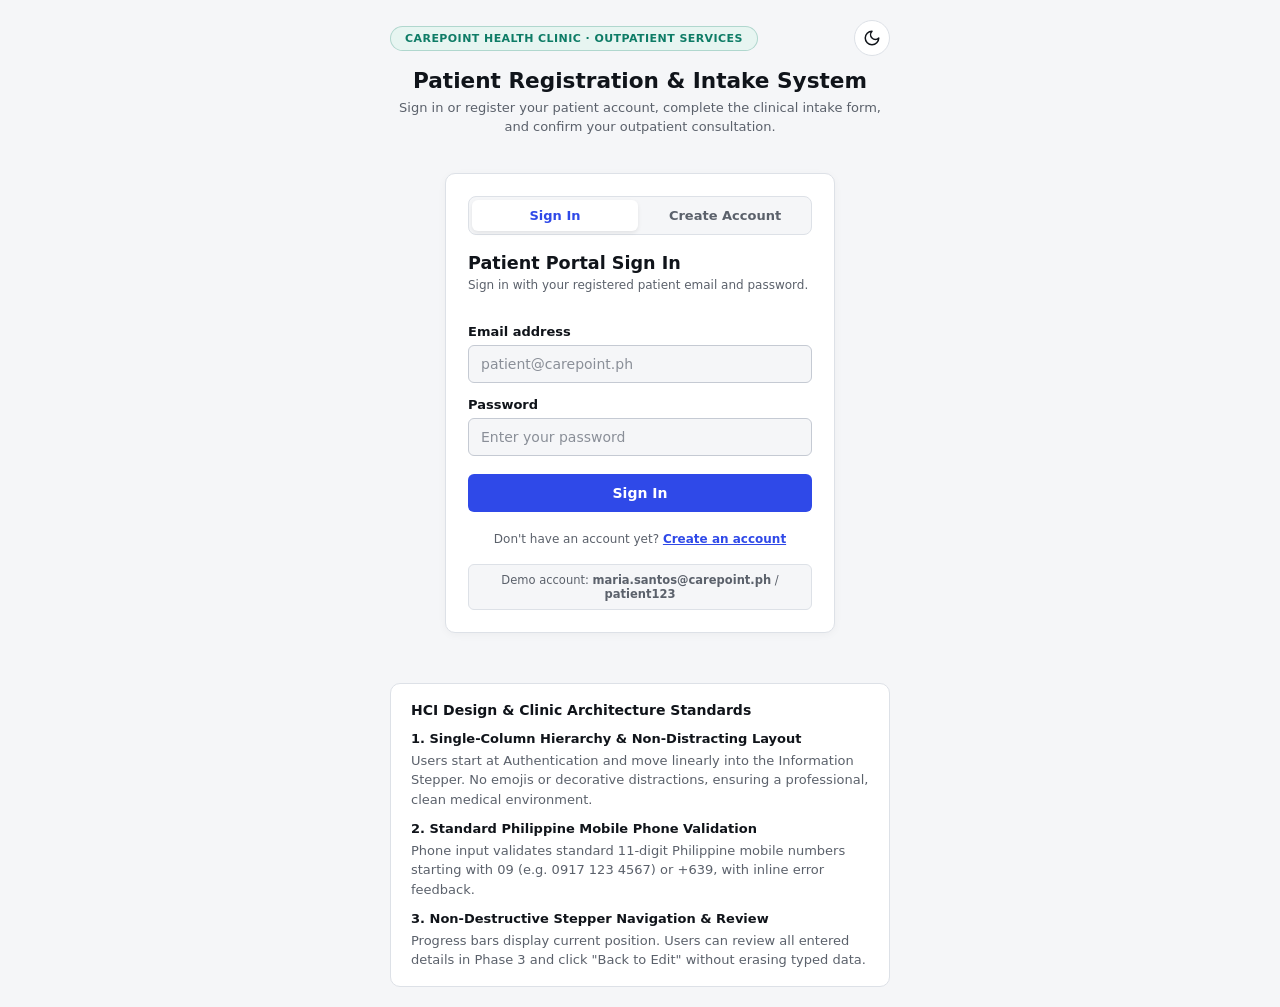
==== commit a5975b41: "Separate emergency contact name and phone, replace theme toggle text with clean SVG icons" ====
--- a/index.html
+++ b/index.html
@@ -14,8 +14,23 @@
       <div class="clinic-badge">
         <span>CarePoint Health Clinic &middot; Outpatient Services</span>
       </div>
-      <button type="button" class="theme-toggle-btn" id="theme-toggle-btn" aria-label="Toggle dark and light theme">
-        <span id="theme-mode-label">Dark Mode</span>
+      <button type="button" class="theme-toggle-btn" id="theme-toggle-btn" aria-label="Toggle dark and light theme" title="Toggle dark and light theme">
+        <!-- Sun icon (visible in dark mode to switch to light) -->
+        <svg class="theme-icon icon-sun" width="18" height="18" viewBox="0 0 24 24" fill="none" stroke="currentColor" stroke-width="2" stroke-linecap="round" stroke-linejoin="round" aria-hidden="true">
+          <circle cx="12" cy="12" r="4"></circle>
+          <line x1="12" y1="2" x2="12" y2="4"></line>
+          <line x1="12" y1="20" x2="12" y2="22"></line>
+          <line x1="4.93" y1="4.93" x2="6.34" y2="6.34"></line>
+          <line x1="17.66" y1="17.66" x2="19.07" y2="19.07"></line>
+          <line x1="2" y1="12" x2="4" y2="12"></line>
+          <line x1="20" y1="12" x2="22" y2="12"></line>
+          <line x1="6.34" y1="17.66" x2="4.93" y2="19.07"></line>
+          <line x1="19.07" y1="4.93" x2="17.66" y2="6.34"></line>
+        </svg>
+        <!-- Moon icon (visible in light mode to switch to dark) -->
+        <svg class="theme-icon icon-moon" width="18" height="18" viewBox="0 0 24 24" fill="none" stroke="currentColor" stroke-width="2" stroke-linecap="round" stroke-linejoin="round" aria-hidden="true">
+          <path d="M12 3a6 6 0 0 0 9 9 9 9 0 1 1-9-9Z"></path>
+        </svg>
       </button>
     </div>
     <h1>Patient Registration & Intake System</h1>
@@ -289,15 +304,29 @@
         <!-- STEP 3: Medical History & Emergency Contact -->
         <div class="panel" id="stepper-panel-3">
           <div class="stepper-fields">
-            <div class="field" id="field-step-emergency">
-              <label for="step-emergency">Emergency contact person &amp; phone</label>
+            <div class="field" id="field-step-emergency-name">
+              <label for="step-emergency-name">Emergency contact full name</label>
               <input 
                 type="text" 
-                id="step-emergency" 
-                placeholder="e.g. Juan Dela Cruz - 09XX XXX XXXX"
-                aria-describedby="step-emergency-error"
-              >
-              <span class="error" id="step-emergency-error">Enter emergency contact name and 11-digit Philippine phone (e.g. Juan Dela Cruz - 09XX XXX XXXX).</span>
+                id="step-emergency-name" 
+                placeholder="e.g. Juan Dela Cruz" 
+                autocomplete="name"
+                aria-describedby="step-emergency-name-error"
+              >
+              <span class="error" id="step-emergency-name-error">Enter the emergency contact person's full name.</span>
+            </div>
+
+            <div class="field" id="field-step-emergency-phone">
+              <label for="step-emergency-phone">Emergency contact Philippine mobile</label>
+              <input 
+                type="tel" 
+                id="step-emergency-phone" 
+                placeholder="09XX XXX XXXX"
+                maxlength="13"
+                inputmode="numeric"
+                aria-describedby="step-emergency-phone-error"
+              >
+              <span class="error" id="step-emergency-phone-error">Enter a valid 11-digit Philippine mobile number starting with 09 (e.g. 09XX XXX XXXX).</span>
             </div>
 
             <div class="field" id="field-step-allergies">
@@ -372,7 +401,11 @@
           <div class="review-section-title">Medical Safety &amp; Emergency</div>
           <div class="review-row">
             <span class="k">Emergency Contact:</span>
-            <span class="v" id="rev-emergency">&mdash;</span>
+            <span class="v" id="rev-emergency-name">&mdash;</span>
+          </div>
+          <div class="review-row">
+            <span class="k">Emergency Phone:</span>
+            <span class="v" id="rev-emergency-phone">&mdash;</span>
           </div>
           <div class="review-row">
             <span class="k">Allergies / Notes:</span>
--- a/styles.css
+++ b/styles.css
@@ -97,21 +97,44 @@
   background: var(--card-bg);
   border: 1px solid var(--border-card);
   color: var(--text-primary);
-  padding: 5px 12px;
-  border-radius: 18px;
-  font-size: 11.5px;
-  font-weight: 600;
+  width: 36px;
+  height: 36px;
+  border-radius: 50%;
+  padding: 0;
   cursor: pointer;
   display: inline-flex;
   align-items: center;
-  gap: 6px;
-  transition: all 0.15s ease;
-  font-family: inherit;
+  justify-content: center;
+  transition: all 0.2s ease;
 }
 
 .theme-toggle-btn:hover {
   border-color: var(--primary);
   color: var(--primary);
+  background: var(--input-bg);
+  transform: scale(1.05);
+}
+
+.theme-toggle-btn:focus-visible {
+  outline: 2px solid var(--primary);
+  outline-offset: 2px;
+}
+
+/* Show moon in light theme, show sun in dark theme */
+.icon-sun {
+  display: none;
+}
+
+.icon-moon {
+  display: block;
+}
+
+[data-theme="dark"] .icon-sun {
+  display: block;
+}
+
+[data-theme="dark"] .icon-moon {
+  display: none;
 }
 
 .flow-header h1 {
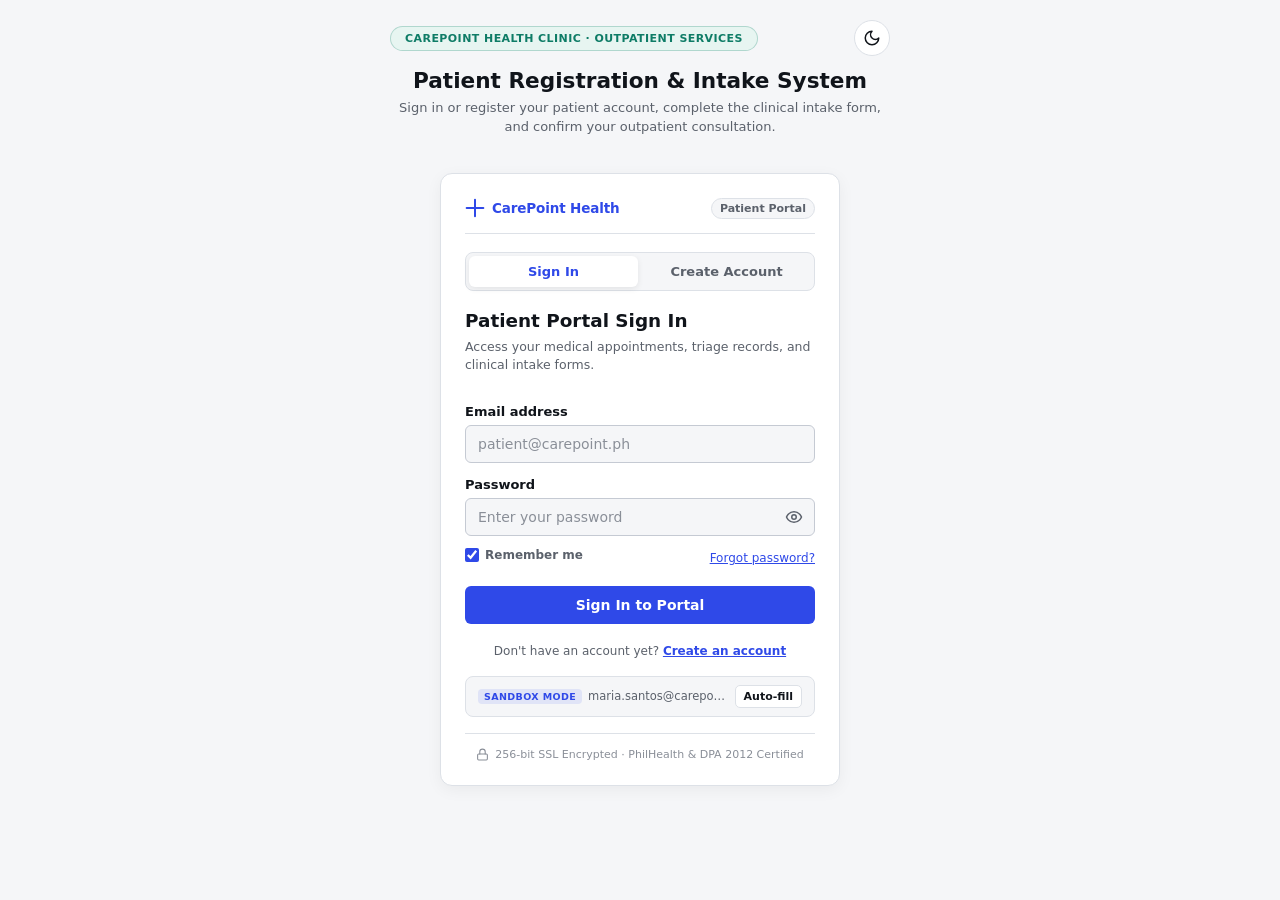
==== commit 84ae339d: "new" ====
--- a/index.html
+++ b/index.html
@@ -44,7 +44,18 @@
          PHASE 1: AUTHENTICATION (SIGN IN & REGISTRATION FORMS)
          ==================================================================== -->
     <section class="flow-stage active" id="stage-auth" aria-labelledby="auth-main-title">
-      <div class="card">
+      <div class="card auth-card">
+        <!-- Clinic Portal Brand Header inside Card -->
+        <div class="auth-brand">
+          <div class="auth-brand-badge">
+            <svg width="20" height="20" viewBox="0 0 24 24" fill="none" stroke="currentColor" stroke-width="2.4" stroke-linecap="round" stroke-linejoin="round" aria-hidden="true">
+              <path d="M12 2v20M2 12h20"></path>
+            </svg>
+            <span>CarePoint Health</span>
+          </div>
+          <span class="auth-brand-tag">Patient Portal</span>
+        </div>
+
         <!-- Segmented Tab Switcher between Sign In and Registration -->
         <div class="auth-switch" role="tablist">
           <button type="button" class="auth-tab active" id="tab-signin" role="tab" aria-selected="true">Sign In</button>
@@ -53,9 +64,9 @@
 
         <!-- 1A: SIGN IN FORM -->
         <form class="auth-panel active" id="form-signin" novalidate>
-          <header>
+          <header class="auth-header">
             <h1 id="auth-main-title">Patient Portal Sign In</h1>
-            <p class="lede">Sign in with your registered patient email and password.</p>
+            <p class="lede">Access your medical appointments, triage records, and clinical intake forms.</p>
           </header>
 
           <div class="form-alert-error" id="signin-error" role="alert" aria-live="polite">
@@ -76,33 +87,67 @@
 
           <div class="field" id="field-signin-password">
             <label for="signin-password">Password</label>
-            <input 
-              type="password" 
-              id="signin-password" 
-              placeholder="Enter your password" 
-              autocomplete="current-password"
-              aria-describedby="signin-password-error"
-            >
+            <div class="password-input-wrapper">
+              <input 
+                type="password" 
+                id="signin-password" 
+                placeholder="Enter your password" 
+                autocomplete="current-password"
+                aria-describedby="signin-password-error"
+              >
+              <button type="button" class="btn-toggle-password" id="toggle-signin-password" aria-label="Show password" title="Show password">
+                <svg class="eye-icon icon-eye" width="18" height="18" viewBox="0 0 24 24" fill="none" stroke="currentColor" stroke-width="2" stroke-linecap="round" stroke-linejoin="round" aria-hidden="true">
+                  <path d="M2 12s3-7 10-7 10 7 10 7-3 7-10 7-10-7-10-7Z"></path>
+                  <circle cx="12" cy="12" r="3"></circle>
+                </svg>
+                <svg class="eye-icon icon-eye-off" width="18" height="18" viewBox="0 0 24 24" fill="none" stroke="currentColor" stroke-width="2" stroke-linecap="round" stroke-linejoin="round" aria-hidden="true">
+                  <path d="M9.88 9.88a3 3 0 1 0 4.24 4.24"></path>
+                  <path d="M10.73 5.08A10.43 10.43 0 0 1 12 5c7 0 10 7 10 7a13.16 13.16 0 0 1-1.67 2.68"></path>
+                  <path d="M6.61 6.61A13.526 13.526 0 0 0 2 12s3 7 10 7a9.74 9.74 0 0 0 5.39-1.61"></path>
+                  <line x1="2" y1="2" x2="22" y2="22"></line>
+                </svg>
+              </button>
+            </div>
             <span class="error" id="signin-password-error">Enter your password.</span>
           </div>
 
-          <button type="submit" class="btn-submit" id="btn-submit-signin">Sign In</button>
+          <!-- Remember me & Forgot password -->
+          <div class="auth-util-row">
+            <label class="remember-checkbox" for="signin-remember">
+              <input type="checkbox" id="signin-remember" name="remember" checked>
+              <span>Remember me</span>
+            </label>
+            <button type="button" class="auth-link-subtle" id="link-forgot-pass">Forgot password?</button>
+          </div>
+
+          <div class="forgot-notice" id="forgot-notice" role="status" aria-live="polite">
+            To reset your patient account password, please visit the CarePoint Outpatient Helpdesk on the 2nd floor or call triage at <strong>(02) 8888-CARE</strong>.
+          </div>
+
+          <button type="submit" class="btn-submit" id="btn-submit-signin">Sign In to Portal</button>
 
           <div class="auth-subtext">
             Don't have an account yet? 
             <button type="button" class="auth-link" id="link-go-register">Create an account</button>
           </div>
 
-          <div style="background: #F5F6F8; border: 1px solid #DDE1E7; border-radius: 6px; padding: 8px 10px; font-size: 11.5px; color: #5B616B; margin-top: 4px; text-align: center;">
-            Demo account: <strong>maria.santos@carepoint.ph</strong> / <strong>patient123</strong>
+          <!-- Quick 1-Click Demo Sandbox Helper -->
+          <div class="demo-box">
+            <div class="demo-content">
+              <span class="demo-pill">Sandbox Mode</span>
+              <span class="demo-creds">maria.santos@carepoint.ph</span>
+            </div>
+            <button type="button" class="btn-autofill-demo" id="btn-autofill-demo" title="Auto-fill demo credentials">
+              Auto-fill
+            </button>
           </div>
         </form>
 
         <!-- 1B: REGISTRATION FORM -->
         <form class="auth-panel" id="form-register" novalidate>
-          <header>
+          <header class="auth-header">
             <h1>Create Patient Account</h1>
-            <p class="lede">Single-column layout &mdash; one path from top to submit.</p>
+            <p class="lede">Register your patient profile once to book appointments and track triage status.</p>
           </header>
 
           <div class="form-alert-error" id="register-error" role="alert" aria-live="polite">
@@ -134,14 +179,28 @@
           </div>
 
           <div class="field" id="field-reg-password">
-            <label for="reg-password">Password</label>
-            <input 
-              type="password" 
-              id="reg-password" 
-              placeholder="At least 6 characters" 
-              autocomplete="new-password"
-              aria-describedby="reg-password-error"
-            >
+            <label for="reg-password">Create password</label>
+            <div class="password-input-wrapper">
+              <input 
+                type="password" 
+                id="reg-password" 
+                placeholder="At least 6 characters" 
+                autocomplete="new-password"
+                aria-describedby="reg-password-error"
+              >
+              <button type="button" class="btn-toggle-password" id="toggle-reg-password" aria-label="Show password" title="Show password">
+                <svg class="eye-icon icon-eye" width="18" height="18" viewBox="0 0 24 24" fill="none" stroke="currentColor" stroke-width="2" stroke-linecap="round" stroke-linejoin="round" aria-hidden="true">
+                  <path d="M2 12s3-7 10-7 10 7 10 7-3 7-10 7-10-7-10-7Z"></path>
+                  <circle cx="12" cy="12" r="3"></circle>
+                </svg>
+                <svg class="eye-icon icon-eye-off" width="18" height="18" viewBox="0 0 24 24" fill="none" stroke="currentColor" stroke-width="2" stroke-linecap="round" stroke-linejoin="round" aria-hidden="true">
+                  <path d="M9.88 9.88a3 3 0 1 0 4.24 4.24"></path>
+                  <path d="M10.73 5.08A10.43 10.43 0 0 1 12 5c7 0 10 7 10 7a13.16 13.16 0 0 1-1.67 2.68"></path>
+                  <path d="M6.61 6.61A13.526 13.526 0 0 0 2 12s3 7 10 7a9.74 9.74 0 0 0 5.39-1.61"></path>
+                  <line x1="2" y1="2" x2="22" y2="22"></line>
+                </svg>
+              </button>
+            </div>
             <span class="error" id="reg-password-error">Password must be at least 6 characters.</span>
           </div>
 
@@ -154,10 +213,10 @@
               autocomplete="organization"
               aria-describedby="reg-company-helper"
             >
-            <span class="field-helper" id="reg-company-helper">Company is optional &mdash; leave blank or type a name.</span>
-          </div>
-
-          <button type="submit" class="btn-submit" id="btn-submit-register">Create Account</button>
+            <span class="field-helper" id="reg-company-helper">Company or HMO is optional &mdash; leave blank or type a name.</span>
+          </div>
+
+          <button type="submit" class="btn-submit" id="btn-submit-register">Create Account &amp; Continue</button>
 
           <div class="ok" id="reg-ok" role="status" aria-live="polite">
             Account details look good &mdash; ready to continue.
@@ -168,6 +227,15 @@
             <button type="button" class="auth-link" id="link-go-signin">Sign in</button>
           </div>
         </form>
+
+        <!-- Security & DPA Compliance Badge -->
+        <div class="auth-security-footer">
+          <svg width="13" height="13" viewBox="0 0 24 24" fill="none" stroke="currentColor" stroke-width="2" stroke-linecap="round" stroke-linejoin="round" aria-hidden="true">
+            <rect width="18" height="11" x="3" y="11" rx="2" ry="2"></rect>
+            <path d="M7 11V7a5 5 0 0 1 10 0v4"></path>
+          </svg>
+          <span>256-bit SSL Encrypted &middot; PhilHealth &amp; DPA 2012 Certified</span>
+        </div>
       </div>
     </section>
 
@@ -427,13 +495,31 @@
       <div class="dialog">
         <h2 id="dialog-title">Confirm Clinic Consultation Booking?</h2>
         <div id="dialog-desc">
-          <div style="background: #F5F6F8; border: 1px solid #DDE1E7; border-radius: 6px; padding: 10px; margin-bottom: 12px; color: #10141A; font-size: 12px; line-height: 1.55;">
-            <div><strong>Patient:</strong> <span id="modal-patient-name">&mdash;</span></div>
-            <div><strong>Department:</strong> <span id="modal-dept-name">&mdash;</span></div>
-            <div><strong>Consultation:</strong> <span id="modal-reason-name">&mdash;</span></div>
-            <div><strong>Shift:</strong> <span id="modal-shift-name">&mdash;</span></div>
-          </div>
-          Please verify that all clinical details are correct. Once submitted, your consultation queue slot will be officially registered in the outpatient clinic triage system.
+          <div class="dialog-summary-box">
+            <div class="dialog-row">
+              <span class="k">Patient:</span>
+              <span class="v" id="modal-patient-name">&mdash;</span>
+            </div>
+            <div class="dialog-row">
+              <span class="k">PH Mobile:</span>
+              <span class="v" id="modal-patient-phone">&mdash;</span>
+            </div>
+            <div class="dialog-row">
+              <span class="k">Department:</span>
+              <span class="v" id="modal-dept-name">&mdash;</span>
+            </div>
+            <div class="dialog-row">
+              <span class="k">Consultation:</span>
+              <span class="v" id="modal-reason-name">&mdash;</span>
+            </div>
+            <div class="dialog-row">
+              <span class="k">Shift:</span>
+              <span class="v" id="modal-shift-name">&mdash;</span>
+            </div>
+          </div>
+          <p class="dialog-note">
+            Please verify that all clinical details are correct. Once submitted, your consultation queue slot will be officially registered in the outpatient clinic triage system.
+          </p>
         </div>
 
         <div class="dialog-actions">
@@ -493,24 +579,7 @@
     </div>
   </section>
 
-  <!-- HCI Guidelines & Best Practices Reference -->
-  <aside class="hci-notes">
-    <h3>HCI Design &amp; Clinic Architecture Standards</h3>
-    <div class="hci-grid">
-      <div class="hci-item">
-        <strong>1. Single-Column Hierarchy &amp; Non-Distracting Layout</strong>
-        Users start at Authentication and move linearly into the Information Stepper. No emojis or decorative distractions, ensuring a professional, clean medical environment.
-      </div>
-      <div class="hci-item">
-        <strong>2. Standard Philippine Mobile Phone Validation</strong>
-        Phone input validates standard 11-digit Philippine mobile numbers starting with 09 (e.g. 0917 123 4567) or +639, with inline error feedback.
-      </div>
-      <div class="hci-item">
-        <strong>3. Non-Destructive Stepper Navigation &amp; Review</strong>
-        Progress bars display current position. Users can review all entered details in Phase 3 and click "Back to Edit" without erasing typed data.
-      </div>
-    </div>
-  </aside>
+
 
   <script src="app.js"></script>
 </body>
--- a/styles.css
+++ b/styles.css
@@ -218,31 +218,67 @@
 }
 
 /* ==========================================================================
-   Card Container (Single-Column)
+   Card Container (Single-Column & Modern Website Login Styling)
    ========================================================================== */
 .card {
   background: var(--card-bg);
   border: 1px solid var(--border-card);
-  border-radius: 10px;
-  padding: 22px;
-  width: min(390px, 100%);
+  border-radius: 12px;
+  padding: 24px;
+  width: min(410px, 100%);
   display: flex;
   flex-direction: column;
-  box-shadow: 0 2px 8px rgba(0, 0, 0, 0.04);
+  box-shadow: 0 4px 16px rgba(0, 0, 0, 0.05);
+  transition: background 0.2s ease, border-color 0.2s ease, box-shadow 0.2s ease;
+}
+
+[data-theme="dark"] .card {
+  box-shadow: 0 6px 24px rgba(0, 0, 0, 0.35);
 }
 
 .card h1 {
-  font-size: 1.1rem;
+  font-size: 1.15rem;
   margin: 0 0 4px;
   font-weight: 700;
   color: var(--text-primary);
+  line-height: 1.35;
 }
 
 .lede {
   color: var(--text-muted);
-  font-size: 12px;
+  font-size: 12.5px;
   margin: 0 0 16px;
   line-height: 1.45;
+}
+
+/* Clinic Brand Header inside Auth Card */
+.auth-brand {
+  display: flex;
+  justify-content: space-between;
+  align-items: center;
+  margin-bottom: 18px;
+  padding-bottom: 14px;
+  border-bottom: 1px solid var(--border-card);
+}
+
+.auth-brand-badge {
+  display: inline-flex;
+  align-items: center;
+  gap: 7px;
+  font-weight: 700;
+  font-size: 13.5px;
+  color: var(--primary);
+  letter-spacing: -0.01em;
+}
+
+.auth-brand-tag {
+  font-size: 11px;
+  font-weight: 600;
+  color: var(--text-muted);
+  background: var(--input-bg);
+  padding: 3px 8px;
+  border-radius: 12px;
+  border: 1px solid var(--border-card);
 }
 
 /* Auth Segmented Switch (Log In vs Register) */
@@ -268,12 +304,13 @@
   cursor: pointer;
   transition: all 0.15s ease;
   font-family: inherit;
+  text-align: center;
 }
 
 .auth-tab.active {
   background: var(--card-bg);
   color: var(--primary);
-  box-shadow: 0 2px 4px rgba(0, 0, 0, 0.08);
+  box-shadow: 0 2px 6px rgba(0, 0, 0, 0.08);
 }
 
 .auth-panel {
@@ -284,6 +321,202 @@
 
 .auth-panel.active {
   display: flex;
+}
+
+/* Password Field with Show/Hide Toggle */
+.password-input-wrapper {
+  position: relative;
+  display: flex;
+  align-items: center;
+  width: 100%;
+}
+
+.password-input-wrapper input {
+  padding-right: 42px;
+}
+
+.btn-toggle-password {
+  position: absolute;
+  right: 6px;
+  top: 50%;
+  transform: translateY(-50%);
+  background: transparent;
+  border: none;
+  padding: 6px;
+  border-radius: 4px;
+  cursor: pointer;
+  color: var(--text-muted);
+  display: inline-flex;
+  align-items: center;
+  justify-content: center;
+  transition: color 0.15s ease, background 0.15s ease;
+}
+
+.btn-toggle-password:hover {
+  color: var(--text-primary);
+  background: rgba(0, 0, 0, 0.05);
+}
+
+[data-theme="dark"] .btn-toggle-password:hover {
+  background: rgba(255, 255, 255, 0.08);
+}
+
+.btn-toggle-password:focus-visible {
+  outline: 2px solid var(--primary);
+  outline-offset: 1px;
+}
+
+.eye-icon {
+  pointer-events: none;
+}
+
+.eye-icon.icon-eye-off {
+  display: none;
+}
+
+.btn-toggle-password.showing .icon-eye {
+  display: none;
+}
+
+.btn-toggle-password.showing .icon-eye-off {
+  display: block;
+}
+
+/* Remember Me & Forgot Password Utilities */
+.auth-util-row {
+  display: flex;
+  justify-content: space-between;
+  align-items: center;
+  font-size: 12px;
+  margin-top: -2px;
+}
+
+.remember-checkbox {
+  display: inline-flex;
+  align-items: center;
+  gap: 6px;
+  cursor: pointer;
+  color: var(--text-muted);
+  font-size: 12px;
+  user-select: none;
+}
+
+.remember-checkbox input {
+  width: 14px;
+  height: 14px;
+  cursor: pointer;
+  accent-color: var(--primary);
+  margin: 0;
+}
+
+.auth-link-subtle {
+  background: none;
+  border: none;
+  padding: 0;
+  color: var(--primary);
+  font-size: 12px;
+  font-weight: 500;
+  cursor: pointer;
+  text-decoration: underline;
+  font-family: inherit;
+}
+
+.auth-link-subtle:hover {
+  color: var(--primary-hover);
+}
+
+.forgot-notice {
+  display: none;
+  background: var(--summary-bg);
+  border: 1px solid var(--border-card);
+  border-radius: 6px;
+  padding: 9px 12px;
+  font-size: 11.5px;
+  color: var(--text-muted);
+  line-height: 1.45;
+  animation: fadeIn 0.18s ease;
+}
+
+.forgot-notice.show {
+  display: block;
+}
+
+/* 1-Click Sandbox / Demo Helper */
+.demo-box {
+  display: flex;
+  justify-content: space-between;
+  align-items: center;
+  background: var(--input-bg);
+  border: 1px solid var(--border-card);
+  border-radius: 8px;
+  padding: 8px 12px;
+  margin-top: 4px;
+  gap: 8px;
+}
+
+.demo-content {
+  display: flex;
+  align-items: center;
+  gap: 6px;
+  overflow: hidden;
+}
+
+.demo-pill {
+  font-size: 9.5px;
+  font-weight: 700;
+  text-transform: uppercase;
+  letter-spacing: 0.04em;
+  color: var(--primary);
+  background: rgba(47, 73, 232, 0.1);
+  padding: 2px 6px;
+  border-radius: 4px;
+  white-space: nowrap;
+}
+
+[data-theme="dark"] .demo-pill {
+  background: rgba(107, 130, 245, 0.2);
+}
+
+.demo-creds {
+  font-size: 11.5px;
+  color: var(--text-muted);
+  white-space: nowrap;
+  text-overflow: ellipsis;
+  overflow: hidden;
+}
+
+.btn-autofill-demo {
+  background: var(--card-bg);
+  border: 1px solid var(--border-card);
+  color: var(--text-primary);
+  font-size: 11px;
+  font-weight: 600;
+  padding: 4px 8px;
+  border-radius: 5px;
+  cursor: pointer;
+  transition: all 0.15s ease;
+  white-space: nowrap;
+  font-family: inherit;
+}
+
+.btn-autofill-demo:hover {
+  border-color: var(--primary);
+  color: var(--primary);
+  background: var(--summary-bg);
+}
+
+/* Security & DPA Compliance Footer */
+.auth-security-footer {
+  display: flex;
+  align-items: center;
+  justify-content: center;
+  gap: 6px;
+  font-size: 11px;
+  color: var(--text-dim);
+  margin-top: 16px;
+  padding-top: 14px;
+  border-top: 1px solid var(--border-card);
+  text-align: center;
 }
 
 /* ==========================================================================
@@ -576,11 +809,11 @@
 .dialog {
   background: var(--dialog-bg);
   border: 1px solid var(--border-card);
-  border-radius: 10px;
-  padding: 20px;
-  width: min(340px, 100%);
-  box-shadow: 0 16px 40px rgba(0, 0, 0, 0.3);
-  animation: dialog-appear 0.15s cubic-bezier(0.16, 1, 0.3, 1);
+  border-radius: 12px;
+  padding: 24px;
+  width: min(460px, 92vw);
+  box-shadow: 0 20px 48px rgba(0, 0, 0, 0.28);
+  animation: dialog-appear 0.18s cubic-bezier(0.16, 1, 0.3, 1);
 }
 
 @keyframes dialog-appear {
@@ -589,22 +822,56 @@
 }
 
 .dialog h2 {
-  font-size: 1rem;
-  margin: 0 0 8px;
+  font-size: 1.05rem;
+  margin: 0 0 12px;
   font-weight: 700;
   color: var(--text-primary);
-}
-
-.dialog p {
-  color: var(--text-muted);
-  font-size: 0.82rem;
+  line-height: 1.35;
+}
+
+.dialog-summary-box {
+  background: var(--summary-bg);
+  border: 1px solid var(--border-card);
+  border-radius: 8px;
+  padding: 12px 14px;
+  margin-bottom: 12px;
+  display: flex;
+  flex-direction: column;
+  gap: 6px;
+}
+
+.dialog-row {
+  display: flex;
+  justify-content: space-between;
+  align-items: baseline;
+  gap: 12px;
+  font-size: 12.5px;
   line-height: 1.45;
-  margin: 0 0 16px;
+}
+
+.dialog-row .k {
+  color: var(--text-muted);
+  font-weight: 600;
+  white-space: nowrap;
+  flex-shrink: 0;
+}
+
+.dialog-row .v {
+  color: var(--text-primary);
+  font-weight: 600;
+  text-align: right;
+}
+
+.dialog-note {
+  color: var(--text-muted);
+  font-size: 0.8rem;
+  line-height: 1.45;
+  margin: 0 0 18px;
 }
 
 .dialog-actions {
   display: flex;
-  gap: 8px;
+  gap: 10px;
 }
 
 .btn-cancel {
@@ -771,33 +1038,4 @@
   background: #6B82F5;
 }
 
-/* HCI Notes */
-.hci-notes {
-  max-width: 500px;
-  width: 100%;
-  background: var(--card-bg);
-  border: 1px solid var(--border-card);
-  border-radius: 10px;
-  padding: 16px 20px;
-  font-size: 13px;
-  line-height: 1.5;
-  color: var(--text-muted);
-}
-
-.hci-notes h3 {
-  font-size: 14px;
-  margin: 0 0 8px 0;
-  color: var(--text-primary);
-}
-
-.hci-grid {
-  display: grid;
-  grid-template-columns: 1fr;
-  gap: 10px;
-}
-
-.hci-item strong {
-  color: var(--text-primary);
-  display: block;
-  margin-bottom: 2px;
-}
+
